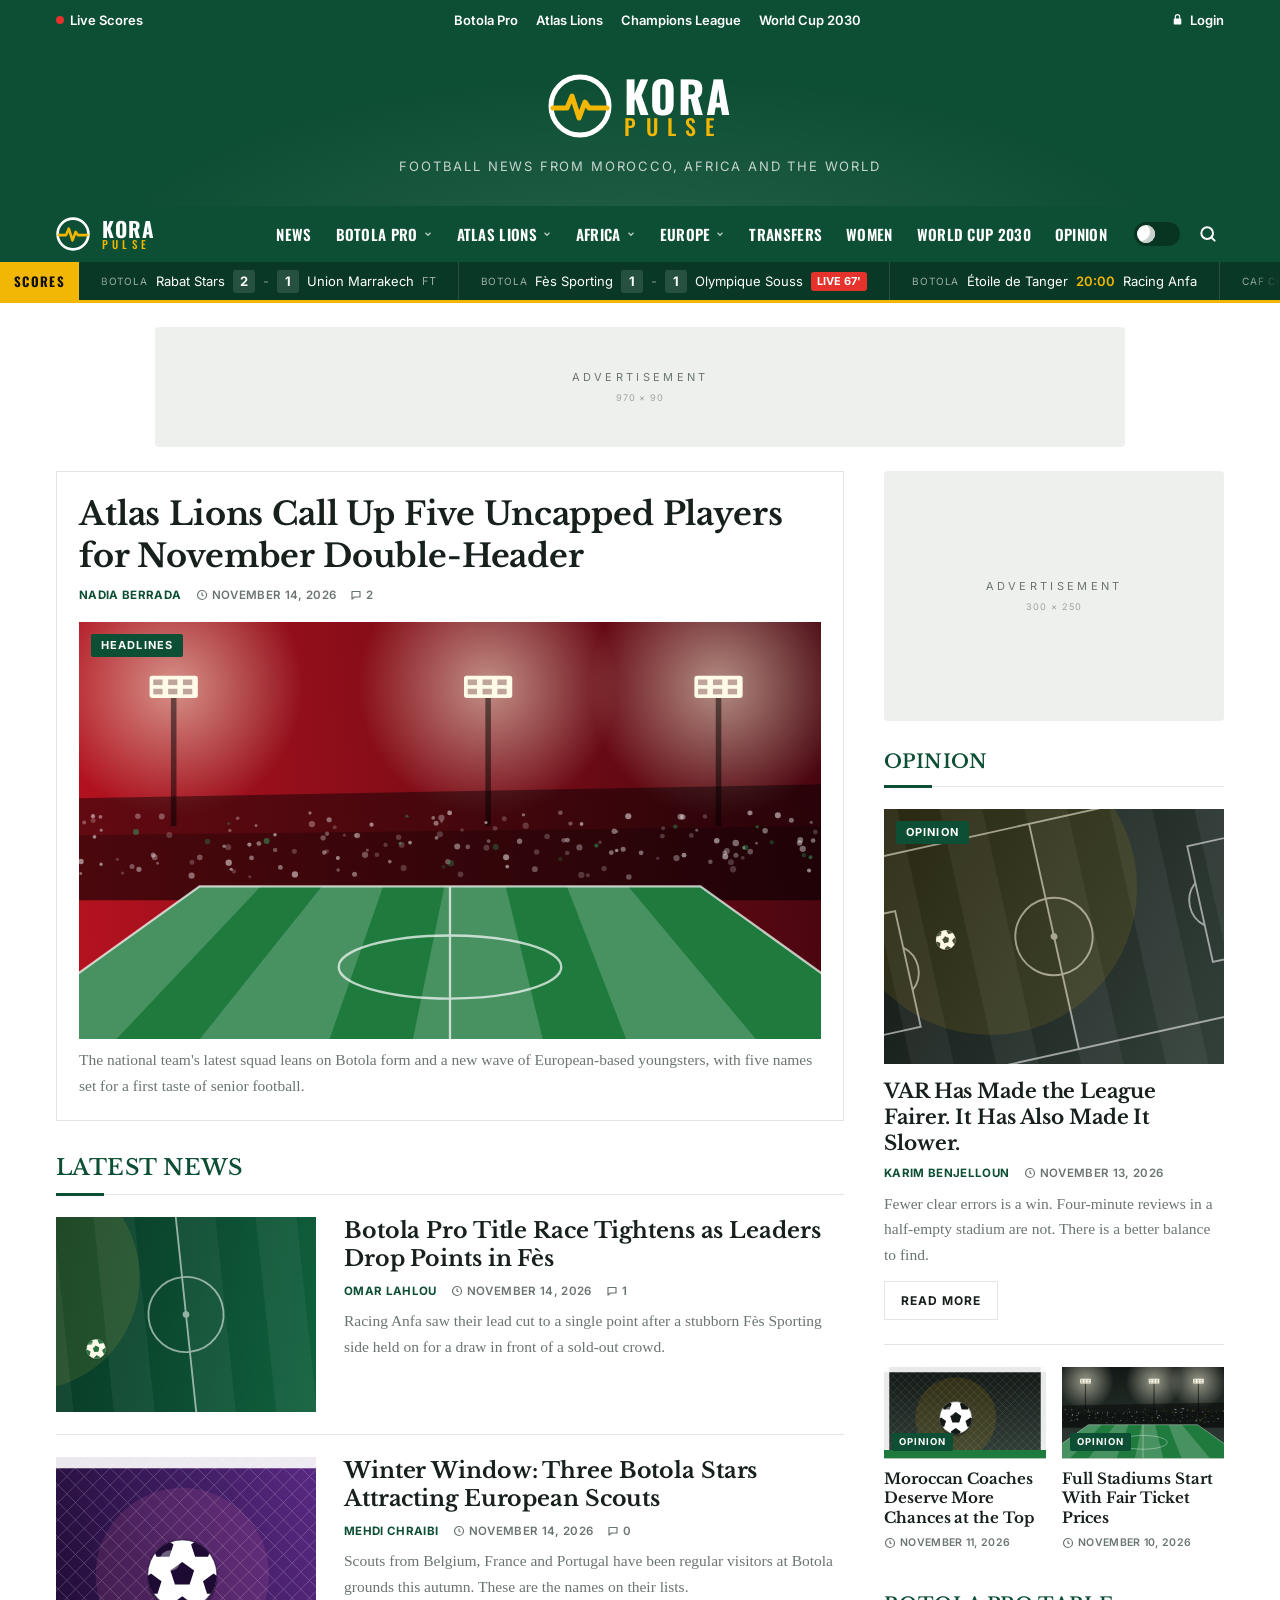
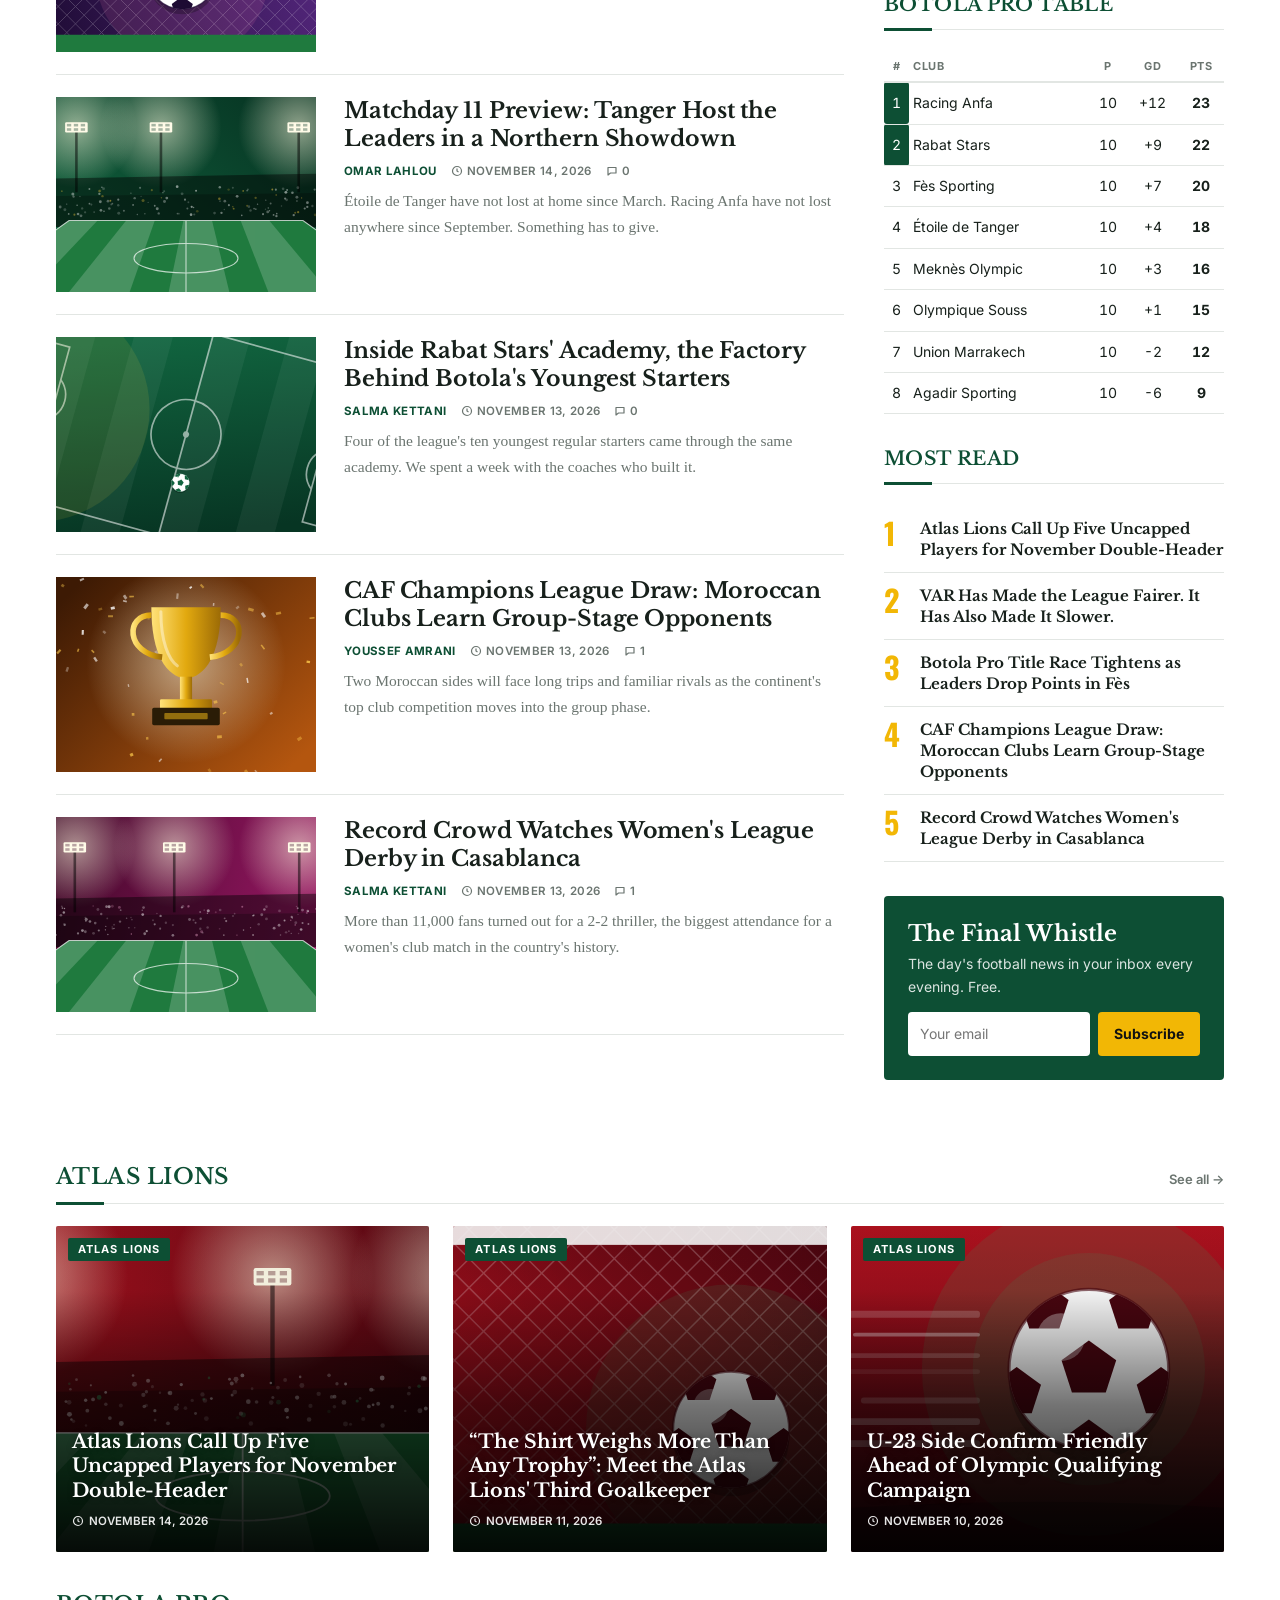
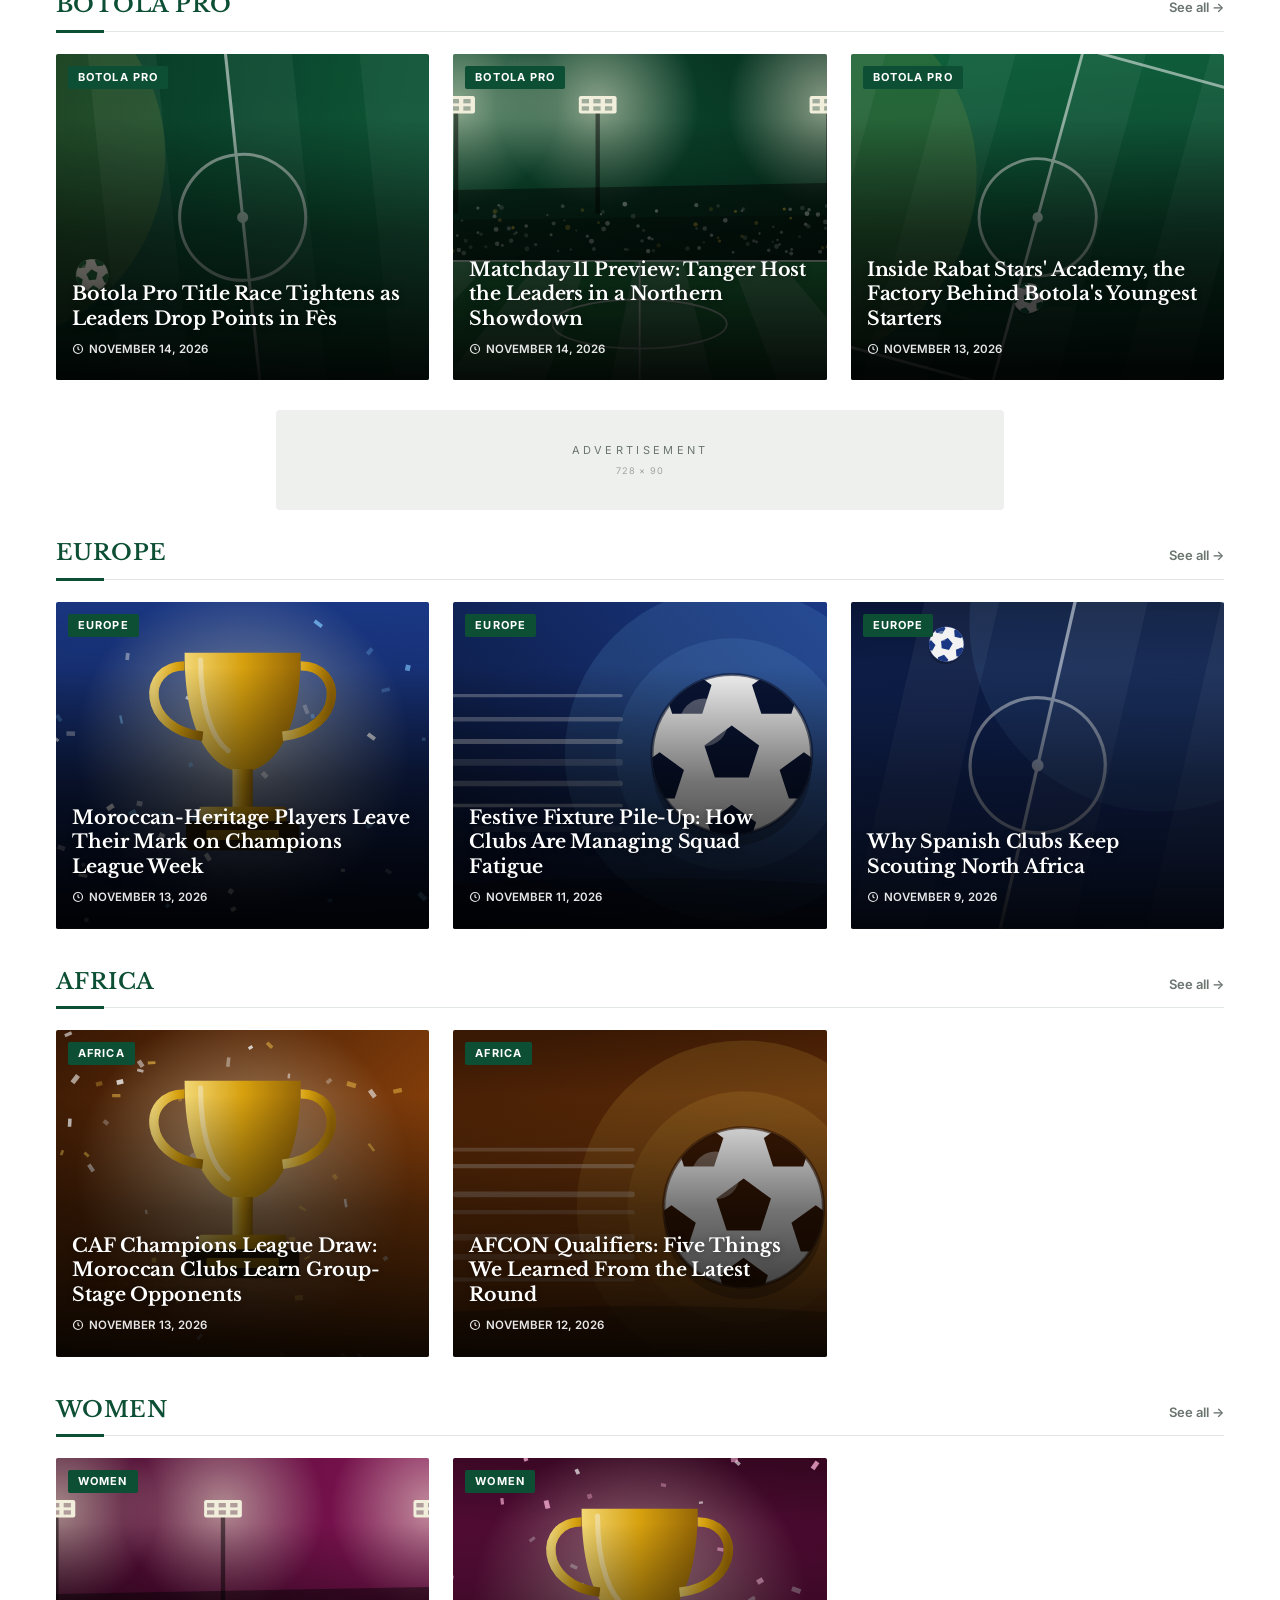
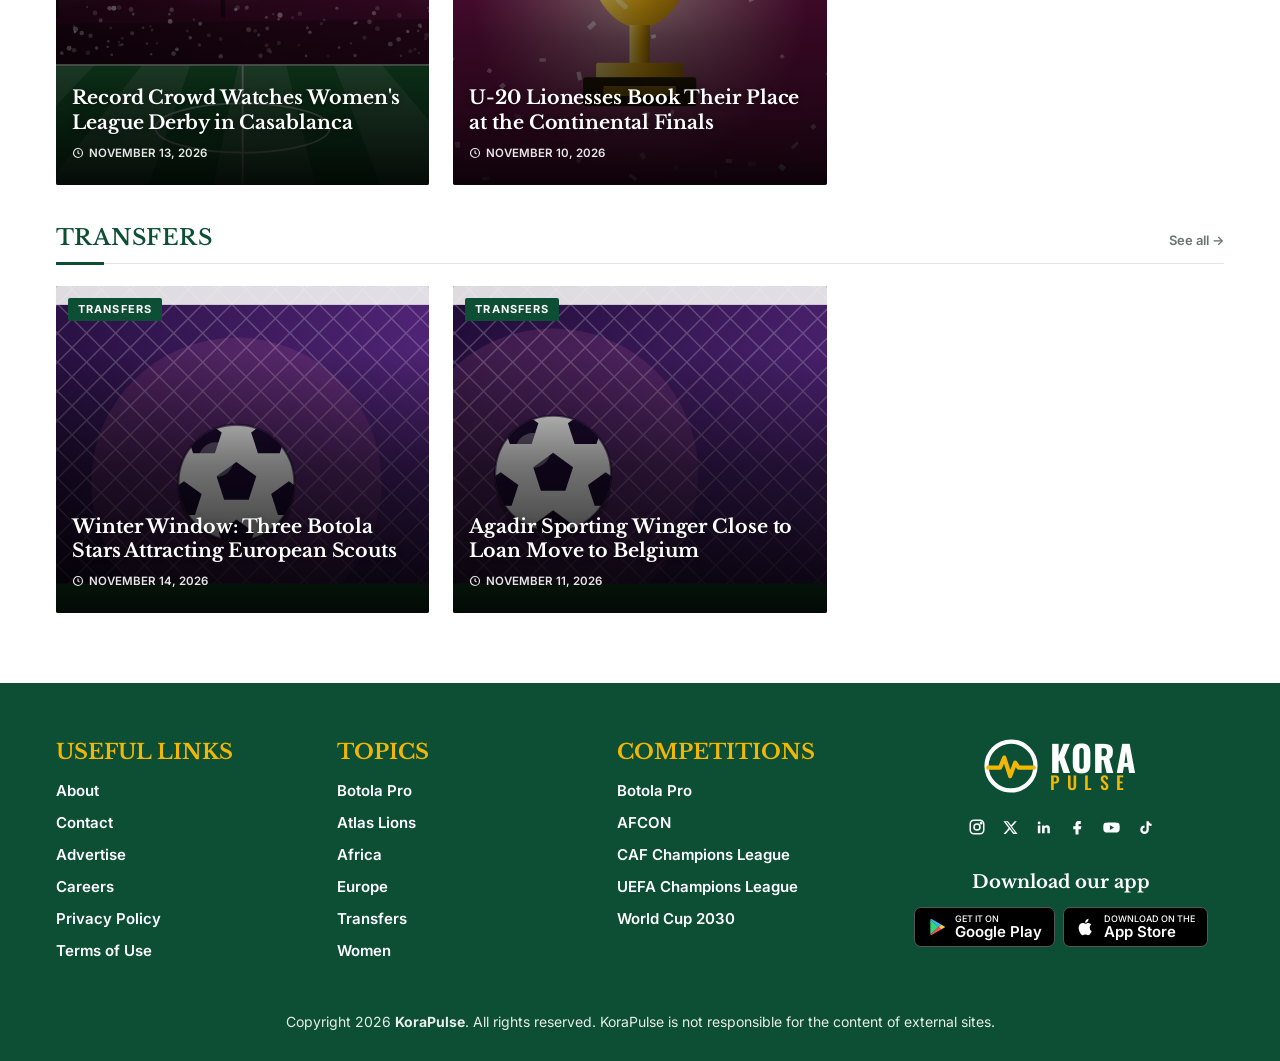
==== index.html @ ff96b31b "KoraPulse: football news website with a WordPress-style admin dashboard Co-Authored-By: Claude Opus " ====
<!doctype html>
<html lang="en">
<head>
<meta charset="utf-8">
<meta name="viewport" content="width=device-width, initial-scale=1">
<title>KoraPulse | Football News from Morocco, Africa and the World</title>
<meta name="description" content="KoraPulse: football news, results, transfers and analysis from the Botola Pro, the Atlas Lions, Africa and Europe.">
<meta name="theme-color" content="#0d4f34">
<link rel="icon" href="favicon.svg" type="image/svg+xml">
<link rel="preconnect" href="https://fonts.googleapis.com">
<link rel="preconnect" href="https://fonts.gstatic.com" crossorigin>
<link href="https://fonts.googleapis.com/css2?family=Inter:wght@400;500;600;700&family=Libre+Baskerville:wght@700&family=Oswald:wght@500;600;700&display=swap" rel="stylesheet">
<link rel="stylesheet" href="css/style.css">
<script>try{var t=localStorage.getItem("kp-theme");if(t)document.documentElement.dataset.theme=t}catch(e){}</script>
</head>
<body data-page="home">
<div id="site-header"></div>
<main id="main" tabindex="-1"></main>
<div id="site-footer"></div>
<noscript><p style="padding:2rem;text-align:center">Please enable JavaScript to read KoraPulse.</p></noscript>
<script src="js/data.js"></script>
<script src="js/store.js"></script>
<script src="js/art.js"></script>
<script src="js/app.js"></script>
</body>
</html>
---- css/style.css ----
/* KoraPulse — styles. Change the brand colours in :root. */
:root {
  --brand: #0d4f34;
  --brand-dark: #093826;
  --accent: #f2b705;
  --live: #e5322d;
  --bg: #ffffff;
  --surface: #ffffff;
  --soft: #f3f5f3;
  --text: #17201b;
  --muted: #6b7570;
  --line: #e2e6e3;
  --link: #0d4f34;
  --tag-bg: #0d4f34;
  --ad-bg: #eef0ee;
  --shadow: 0 1px 2px rgba(0,0,0,.05), 0 6px 20px rgba(0,0,0,.06);
  --serif: "Libre Baskerville", Georgia, serif;
  --cond: "Oswald", "Arial Narrow", sans-serif;
  --sans: "Inter", system-ui, -apple-system, "Segoe UI", sans-serif;
  color-scheme: light;
}
@media (prefers-color-scheme: dark) {
  :root:not([data-theme="light"]) {
    --bg: #0d1310; --surface: #131c17; --soft: #18221d; --text: #e7ece9; --muted: #9aa6a0;
    --line: #26322c; --link: #8ad9ae; --ad-bg: #18221d; --tag-bg: #11643f; color-scheme: dark;
    --shadow: 0 1px 2px rgba(0,0,0,.4);
  }
}
:root[data-theme="dark"] {
  --bg: #0d1310; --surface: #131c17; --soft: #18221d; --text: #e7ece9; --muted: #9aa6a0;
  --line: #26322c; --link: #8ad9ae; --ad-bg: #18221d; --tag-bg: #11643f; color-scheme: dark;
  --shadow: 0 1px 2px rgba(0,0,0,.4);
}

*, *::before, *::after { box-sizing: border-box; }
html { -webkit-text-size-adjust: 100%; }
body { margin: 0; background: var(--bg); color: var(--text); font: 16px/1.6 var(--sans); }
body.no-scroll { overflow: hidden; }
a { color: inherit; text-decoration: none; }
img { max-width: 100%; display: block; }
button { font: inherit; cursor: pointer; }
h1, h2, h3, h4 { margin: 0; }
.h-serif { font-family: var(--serif); font-weight: 700; line-height: 1.3; letter-spacing: -.005em; }
.h-serif a:hover { color: var(--link); }
.container { width: 100%; max-width: 1200px; margin: 0 auto; padding: 0 16px; }
.skip { position: absolute; left: -999px; top: 8px; background: var(--accent); color: #000; padding: 8px 14px; z-index: 100; }
.skip:focus { left: 8px; }
:focus-visible { outline: 3px solid var(--accent); outline-offset: 2px; }
main { outline: none; }
#site-header { display: contents; }

/* ---------- top bar ---------- */
.topbar { background: var(--brand); color: #fff; font-size: 13px; font-weight: 600; }
.topbar-in { display: flex; align-items: center; justify-content: space-between; gap: 16px; height: 40px; }
.tb-links { display: flex; gap: 18px; }
.tb-links a:hover, .tb-login:hover, .tb-live:hover { color: var(--accent); }
.tb-live, .tb-login { display: inline-flex; align-items: center; gap: 6px; }
.dot { width: 8px; height: 8px; border-radius: 50%; background: var(--live); box-shadow: 0 0 0 0 rgba(229,50,45,.7); animation: pulse 1.6s infinite; }
@keyframes pulse { 70% { box-shadow: 0 0 0 7px rgba(229,50,45,0); } 100% { box-shadow: 0 0 0 0 rgba(229,50,45,0); } }

/* ---------- masthead ---------- */
.masthead { background: var(--brand); color: #fff; text-align: center; padding: 34px 0 30px; background-image: radial-gradient(ellipse at 50% 140%, rgba(255,255,255,.10), transparent 60%); }
.tagline { margin: 10px 0 0; font-size: 13px; letter-spacing: .14em; text-transform: uppercase; opacity: .75; }
.logo { display: inline-flex; align-items: center; gap: 12px; color: #fff; }
.logo-mark { width: 64px; height: 64px; flex: none; }
.logo-text { display: flex; flex-direction: column; font-family: var(--cond); line-height: .95; text-align: left; }
.logo-text b { font-size: 44px; letter-spacing: .04em; font-weight: 700; }
.logo-text span { font-size: 22px; letter-spacing: .42em; font-weight: 500; color: var(--accent); }
.logo-sm { display: none; }
.logo-sm .logo-mark { width: 34px; height: 34px; }
.logo-sm .logo-text b { font-size: 21px; }
.logo-sm .logo-text span { font-size: 11px; letter-spacing: .38em; }

/* ---------- navbar ---------- */
.navbar { position: sticky; top: 0; z-index: 50; background: var(--brand); color: #fff; border-bottom: 3px solid var(--accent); }
.navbar-in { display: flex; align-items: center; justify-content: center; gap: 16px; height: 56px; position: relative; }
.navbar.is-stuck .logo-sm { display: inline-flex; margin-right: auto; }
.navbar.is-stuck .navbar-in { justify-content: space-between; }
.menu { list-style: none; display: flex; margin: 0; padding: 0; gap: 2px; }
.menu > li { position: relative; }
.menu > li > a { display: flex; align-items: center; gap: 5px; padding: 0 11px; height: 56px; font: 600 15px/1 var(--cond); text-transform: uppercase; letter-spacing: .02em; }
.menu > li > a svg { opacity: .7; transition: transform .2s; }
.menu > li:hover > a, .menu > li:focus-within > a { color: var(--accent); }
.sub { list-style: none; margin: 0; padding: 8px 0; position: absolute; top: 100%; left: 0; min-width: 210px; background: var(--surface); color: var(--text); border-top: 3px solid var(--accent); box-shadow: var(--shadow); opacity: 0; visibility: hidden; transform: translateY(6px); transition: .18s; }
.has-sub:hover .sub, .has-sub:focus-within .sub { opacity: 1; visibility: visible; transform: none; }
.has-sub:hover > a svg { transform: rotate(180deg); }
.sub a { display: block; padding: 9px 18px; font-size: 14px; font-weight: 500; }
.sub a:hover { background: var(--soft); color: var(--link); }
.nav-tools { display: flex; align-items: center; gap: 12px; }
.navbar:not(.is-stuck) .nav-tools { position: absolute; right: 16px; }
.icon-btn { background: none; border: 0; color: inherit; padding: 6px; display: inline-flex; border-radius: 6px; }
.icon-btn:hover { color: var(--accent); }
.menu-btn { display: none; }
.theme-toggle { width: 46px; height: 24px; border-radius: 99px; border: 0; background: rgba(0,0,0,.35); position: relative; padding: 0; }
.theme-toggle .knob { position: absolute; top: 3px; left: 3px; width: 18px; height: 18px; border-radius: 50%; background: #fff; transition: transform .25s; box-shadow: inset -5px -2px 0 0 #c9d1cc; }
.theme-toggle[aria-pressed="true"] .knob { transform: translateX(22px); box-shadow: inset -5px -2px 0 0 #8a9690; }

/* ---------- ticker ---------- */
.ticker { display: flex; align-items: stretch; background: var(--brand-dark); height: 38px; font-size: 13px; overflow: hidden; }
.ticker[hidden] { display: none; }
.ticker-label { flex: none; display: flex; align-items: center; padding: 0 14px; background: var(--accent); color: #111; font: 700 13px/1 var(--cond); letter-spacing: .1em; }
.ticker-track { flex: 1; overflow: hidden; mask-image: linear-gradient(90deg, transparent, #000 30px, #000 calc(100% - 30px), transparent); }
.ticker-row { display: flex; width: max-content; animation: ticker 60s linear infinite; height: 100%; }
.ticker:hover .ticker-row { animation-play-state: paused; }
@keyframes ticker { to { transform: translateX(-50%); } }
.match { display: flex; align-items: center; gap: 8px; padding: 0 22px; border-right: 1px solid rgba(255,255,255,.12); white-space: nowrap; }
.match .comp { font-size: 10px; text-transform: uppercase; letter-spacing: .08em; opacity: .6; }
.match b { background: rgba(255,255,255,.12); min-width: 22px; text-align: center; border-radius: 3px; padding: 1px 4px; }
.match i { opacity: .5; font-style: normal; }
.match .ko { color: var(--accent); font-weight: 600; }
.match .status { font-size: 11px; opacity: .6; }
.match.is-live .status { color: #fff; opacity: 1; background: var(--live); padding: 1px 6px; border-radius: 3px; font-weight: 700; }

/* ---------- search ---------- */
.search-overlay { position: fixed; inset: 0; z-index: 90; background: rgba(5,20,13,.82); display: flex; align-items: flex-start; justify-content: center; padding: 18vh 16px 0; opacity: 0; transition: opacity .2s; }
.search-overlay[hidden] { display: none; }
.search-overlay.show { opacity: 1; }
.search-box { display: flex; align-items: center; width: 100%; max-width: 720px; background: var(--surface); color: var(--text); border-radius: 10px; padding: 8px 8px 8px 20px; box-shadow: 0 20px 60px rgba(0,0,0,.4); }
.search-box input { flex: 1; border: 0; background: none; color: inherit; font: 500 20px var(--sans); padding: 12px 0; outline: none; min-width: 0; }

/* ---------- ads ---------- */
.ad { background: var(--ad-bg); color: var(--muted); display: flex; flex-direction: column; align-items: center; justify-content: center; text-transform: uppercase; letter-spacing: .3em; font-size: 11px; border-radius: 4px; }
.ad small { letter-spacing: .1em; opacity: .6; margin-top: 4px; }
.ad-leader { height: 120px; margin: 24px auto; max-width: 970px; }
.ad-banner { height: 100px; margin: 10px auto 30px; max-width: 728px; }
.ad-box { height: 250px; margin-bottom: 30px; }

/* ---------- layout ---------- */
.layout { display: grid; grid-template-columns: minmax(0, 1fr) 340px; gap: 40px; align-items: start; padding-bottom: 30px; }
.col-side { min-width: 0; }

.sec-title { display: flex; justify-content: space-between; align-items: baseline; font: 600 22px/1.2 var(--serif); color: var(--link); text-transform: uppercase; letter-spacing: .02em; padding-bottom: 12px; margin: 34px 0 22px; border-bottom: 1px solid var(--line); position: relative; }
.sec-title::after { content: ""; position: absolute; left: 0; bottom: -2px; width: 48px; height: 3px; background: var(--brand); }
:root[data-theme="dark"] .sec-title::after { background: var(--accent); }
.see-all { font: 600 13px var(--sans); text-transform: none; letter-spacing: 0; color: var(--muted); }
.see-all:hover { color: var(--link); }

.media { position: relative; width: 100%; aspect-ratio: 16 / 9; overflow: hidden; background: var(--soft); }
.media svg, .media img { position: absolute; inset: 0; width: 100%; height: 100%; object-fit: cover; transition: transform .5s ease; }
a:hover .media svg, a:hover .media img, .ov-card:hover .media svg { transform: scale(1.04); }

.tag { display: inline-block; background: var(--tag-bg); color: #fff; font: 700 11px/1 var(--sans); letter-spacing: .1em; text-transform: uppercase; padding: 6px 10px; border-radius: 2px; }
.tag-abs { position: absolute; top: 12px; left: 12px; z-index: 2; }

.meta { display: flex; flex-wrap: wrap; align-items: center; gap: 4px 14px; font-size: 11.5px; font-weight: 600; color: var(--muted); text-transform: uppercase; letter-spacing: .03em; margin: 8px 0; }
.meta span { display: inline-flex; align-items: center; gap: 4px; }
.meta .author { color: var(--link); font-weight: 700; }
.excerpt { color: var(--muted); font-family: Georgia, serif; font-size: 15.5px; margin: 8px 0 0; line-height: 1.65; }

/* featured */
.featured { border: 1px solid var(--line); padding: 22px; background: var(--surface); }
.featured h1 { font-size: clamp(24px, 3.2vw, 32px); }
.feat-media { display: block; position: relative; margin-top: 18px; }

/* row cards */
.row-card { display: grid; grid-template-columns: 260px 1fr; gap: 28px; padding: 22px 0; border-bottom: 1px solid var(--line); }
.row-card:first-child { padding-top: 0; }
.row-card h3 { font-size: 22px; }
.row-media { display: block; }
.row-media .media { aspect-ratio: 4 / 3; }

/* overlay grid */
.ov-grid { display: grid; grid-template-columns: repeat(3, 1fr); gap: 24px; }
.ov-card a { display: block; position: relative; color: #fff; border-radius: 2px; overflow: hidden; }
.ov-card .media { aspect-ratio: 4 / 3.5; }
.ov-card .media::after { content: ""; position: absolute; inset: 0; background: linear-gradient(180deg, rgba(0,0,0,.05) 20%, rgba(0,0,0,.55) 55%, rgba(0,0,0,.92)); }
.ov-text { position: absolute; left: 0; right: 0; bottom: 0; padding: 18px 16px; z-index: 2; }
.ov-text h3 { font-size: 19px; text-shadow: 0 1px 6px rgba(0,0,0,.4); }
.ov-date { display: inline-flex; gap: 5px; align-items: center; font-size: 11.5px; font-weight: 600; margin-top: 8px; opacity: .9; }
.cat-sec .sec-title { margin-top: 20px; }
.cat-sec { padding-bottom: 20px; }

/* sidebar */
.side-sec { margin-bottom: 34px; }
.side-sec .sec-title { margin-top: 0; font-size: 19px; }
.op-media { display: block; position: relative; margin-bottom: 14px; }
.op-media .media { aspect-ratio: 4 / 3; }
.op-lead h3 { font-size: 20px; }
.btn-outline { display: inline-block; margin-top: 14px; border: 1px solid var(--line); padding: 9px 16px; font-size: 12px; font-weight: 700; letter-spacing: .08em; text-transform: uppercase; }
.btn-outline:hover { border-color: var(--link); color: var(--link); }
.two-col { display: grid; grid-template-columns: 1fr 1fr; gap: 16px; margin-top: 24px; padding-top: 22px; border-top: 1px solid var(--line); }
.sm-media { display: block; position: relative; margin-bottom: 10px; }
.sm-media .tag-abs { top: auto; bottom: 8px; left: 8px; font-size: 9.5px; padding: 4px 7px; }
.sm-card h4 { font-size: 15px; }
.sm-card .meta { font-size: 10.5px; }

.table { width: 100%; border-collapse: collapse; font-size: 14px; }
.table th { font-size: 11px; text-transform: uppercase; letter-spacing: .06em; color: var(--muted); font-weight: 700; padding: 6px 4px; text-align: center; border-bottom: 2px solid var(--line); }
.table td { padding: 9px 4px; text-align: center; border-bottom: 1px solid var(--line); font-variant-numeric: tabular-nums; }
.table .l { text-align: left; }
.table tr.top td:first-child { color: #fff; }
.table tr.top td:first-child { background: var(--brand); border-radius: 3px; }

.popular { list-style: none; margin: 0; padding: 0; counter-reset: p; }
.popular li { display: flex; gap: 14px; align-items: flex-start; padding: 12px 0; border-bottom: 1px solid var(--line); font: 700 15px/1.4 var(--serif); }
.popular li a:hover { color: var(--link); }
.popular .num { font: 700 30px/1 var(--cond); color: var(--accent); min-width: 22px; }

.newsletter { background: var(--brand); color: #fff; padding: 24px; border-radius: 4px; }
.newsletter h2 { font: 700 22px var(--serif); }
.newsletter p { margin: 6px 0 14px; opacity: .85; font-size: 14px; }
.nl-form { display: flex; gap: 8px; }
.nl-form input { flex: 1; min-width: 0; border: 0; border-radius: 4px; padding: 11px 12px; font: inherit; font-size: 14px; }
.nl-form button, .btn { border: 0; background: var(--accent); color: #111; font-weight: 700; padding: 11px 16px; border-radius: 4px; font-size: 14px; }
.btn:hover, .nl-form button:hover { filter: brightness(1.07); }

/* ---------- article page ---------- */
.crumbs { font-size: 13px; color: var(--muted); margin-bottom: 16px; }
.crumbs a:hover { color: var(--link); }
.article-title { font-size: clamp(28px, 4vw, 40px); margin: 14px 0 12px; }
.standfirst { font: 400 19px/1.55 Georgia, serif; color: var(--muted); margin: 0 0 20px; }
.article-meta { display: flex; align-items: center; gap: 12px; padding: 14px 0; border-top: 1px solid var(--line); border-bottom: 1px solid var(--line); }
.article-meta .meta { margin: 2px 0 0; }
.article-meta .author { font-weight: 700; font-size: 14px; }
.avatar { width: 42px; height: 42px; border-radius: 50%; background: var(--brand); color: #fff; display: grid; place-items: center; font: 600 15px var(--cond); flex: none; }
.read { margin-left: auto; font-size: 12px; font-weight: 600; color: var(--muted); white-space: nowrap; }
.article-media { margin: 24px 0; }
.article-media figcaption { font-size: 12px; color: var(--muted); margin-top: 8px; }
.article-body { font: 400 18.5px/1.8 Georgia, serif; }
.article-body p { margin: 0 0 1.2em; }
.article-body p:first-child::first-letter { float: left; font: 700 62px/.9 var(--serif); padding: 6px 10px 0 0; color: var(--link); }
.tag-list { display: flex; gap: 8px; flex-wrap: wrap; margin: 24px 0; }
.tag-list a { background: var(--soft); padding: 6px 12px; border-radius: 99px; font-size: 13px; font-weight: 600; }
.tag-list a:hover { color: var(--link); }
.share { display: flex; align-items: center; gap: 10px; padding: 18px 0; border-top: 1px solid var(--line); border-bottom: 1px solid var(--line); }
.share span { font-weight: 700; font-size: 13px; text-transform: uppercase; letter-spacing: .08em; margin-right: 6px; }
.share a, .share button { width: 40px; height: 40px; border-radius: 50%; display: grid; place-items: center; color: #fff; border: 0; }
.sh-fb { background: #1877f2; } .sh-x { background: #111; } .sh-wa { background: #25d366; }
.sh-copy { background: var(--muted); }
.sh-copy.done { background: var(--brand); }
.comments-box textarea { width: 100%; border: 1px solid var(--line); background: var(--surface); color: var(--text); border-radius: 4px; padding: 12px; font: inherit; resize: vertical; }
.comment-form .btn { margin-top: 10px; }
.comment-form h3 { font: 700 18px var(--serif); margin: 0 0 12px; }
.cf-row { display: flex; gap: 10px; margin-top: 10px; }
.cf-row input { flex: 1; min-width: 0; border: 1px solid var(--line); background: var(--surface); color: var(--text); border-radius: 4px; padding: 10px 12px; font: inherit; }
.cf-ok { background: var(--soft); padding: 14px; border-left: 4px solid var(--brand); }
.comment-list { list-style: none; margin: 0 0 30px; padding: 0; }
.comment-list li { display: flex; gap: 14px; padding: 16px 0; border-bottom: 1px solid var(--line); }
.comment-list .avatar { width: 38px; height: 38px; text-transform: uppercase; }
.comment-list time { margin-left: 10px; font-size: 12px; color: var(--muted); }
.comment-list p { margin: 4px 0 0; }
.staff { background: var(--accent); color: #111; font-size: 10px; font-weight: 700; padding: 2px 6px; border-radius: 3px; text-transform: uppercase; }
.article-body h2 { font: 700 24px/1.3 var(--serif); margin: 1.4em 0 .6em; }
.article-body blockquote { margin: 1.4em 0; padding: 4px 0 4px 22px; border-left: 4px solid var(--accent); font-style: italic; font-size: 1.15em; }
.article-body figure { margin: 1.6em 0; }
.article-body figcaption { font: 13px var(--sans); color: var(--muted); margin-top: 8px; }
.article-body a { color: var(--link); text-decoration: underline; }
.preview-note { background: #fff4d6; color: #5c4400; border-left: 4px solid var(--accent); padding: 10px 14px; font-size: 14px; }
@media (max-width: 700px) { .cf-row { flex-direction: column; } }

/* ---------- category page ---------- */
.cat-head { padding-bottom: 18px; margin-bottom: 26px; border-bottom: 1px solid var(--line); }
.cat-head h1 { font-size: clamp(28px, 4vw, 38px); }
.count { color: var(--muted); margin: 6px 0 0; font-size: 14px; }
.chips { display: flex; flex-wrap: wrap; gap: 8px; margin-top: 16px; }
.chips a { border: 1px solid var(--line); padding: 6px 14px; border-radius: 99px; font-size: 13px; font-weight: 600; }
.chips a.on, .chips a:hover { background: var(--brand); border-color: var(--brand); color: #fff; }
.inline-search { display: flex; gap: 8px; margin-bottom: 24px; }
.inline-search input { flex: 1; min-width: 0; padding: 11px 14px; border: 1px solid var(--line); border-radius: 4px; background: var(--surface); color: var(--text); font: inherit; }
.btn-wide { display: block; width: 100%; margin-top: 24px; }
.empty { color: var(--muted); }
.empty a { color: var(--link); text-decoration: underline; }

/* ---------- footer ---------- */
.footer { background: var(--brand); color: #fff; margin-top: 50px; padding: 56px 0 0; }
.footer-grid { display: grid; grid-template-columns: repeat(3, 1fr) 1.3fr; gap: 30px; }
.footer h3 { font: 700 21px var(--serif); color: var(--accent); text-transform: uppercase; margin-bottom: 14px; }
.footer ul { list-style: none; margin: 0; padding: 0; }
.footer li { margin: 0 0 8px; font-weight: 600; font-size: 15px; }
.footer li a:hover { color: var(--accent); }
.footer-brand { text-align: center; }
.logo-footer .logo-mark { width: 54px; height: 54px; }
.logo-footer .logo-text b { font-size: 36px; }
.logo-footer .logo-text span { font-size: 18px; }
.socials { display: flex; justify-content: center; gap: 16px; margin: 18px 0 26px; }
.socials a:hover { color: var(--accent); }
.app-title { font: 700 18px var(--serif); margin: 0 0 14px; }
.stores { display: flex; justify-content: center; gap: 8px; flex-wrap: wrap; }
.store { display: inline-flex; align-items: center; gap: 8px; background: #000; color: #fff; border: 1px solid #555; border-radius: 7px; padding: 6px 12px; text-align: left; }
.store span { display: flex; flex-direction: column; font-weight: 600; font-size: 15px; line-height: 1.1; }
.store small { font-size: 9px; font-weight: 500; text-transform: uppercase; }
.copyright { text-align: center; font-size: 14px; padding: 40px 16px 28px; opacity: .9; }
.copyright p { margin: 0; }

.to-top { position: fixed; right: 22px; bottom: 22px; width: 46px; height: 46px; border: 1px solid var(--line); background: var(--surface); color: var(--muted); display: grid; place-items: center; opacity: 0; visibility: hidden; transform: translateY(10px); transition: .25s; z-index: 40; box-shadow: var(--shadow); }
.to-top.show { opacity: 1; visibility: visible; transform: none; }
.to-top:hover { color: var(--link); }

/* ---------- responsive ---------- */
@media (max-width: 1100px) {
  .menu > li > a { padding: 0 8px; font-size: 14px; }
}
@media (max-width: 960px) {
  .layout { grid-template-columns: 1fr; }
  .col-side { position: static; }
  .tb-links { display: none; }
  .masthead { padding: 22px 0; }
  .navbar-in, .navbar.is-stuck .navbar-in { justify-content: space-between; }
  .logo-sm, .navbar.is-stuck .logo-sm { display: inline-flex; margin: 0 auto 0 0; }
  .navbar:not(.is-stuck) .nav-tools { position: static; }
  .menu-btn { display: inline-flex; }
  .menu { display: none; position: fixed; top: 97px; left: 0; right: 0; bottom: 0; flex-direction: column; background: var(--brand); padding: 10px 16px 40px; overflow-y: auto; gap: 0; }
  .menu.open { display: flex; }
  .menu > li { border-bottom: 1px solid rgba(255,255,255,.12); }
  .menu > li > a { height: 52px; justify-content: space-between; font-size: 17px; }
  .sub { position: static; opacity: 1; visibility: visible; transform: none; display: none; background: transparent; color: #fff; box-shadow: none; border: 0; padding: 0 0 10px 12px; }
  .has-sub.expanded .sub { display: block; }
  .has-sub:hover .sub { display: none; }
  .has-sub.expanded:hover .sub { display: block; }
  .has-sub.expanded > a svg { transform: rotate(180deg); }
  .sub a:hover { background: rgba(255,255,255,.08); color: var(--accent); }
  .footer-grid { grid-template-columns: 1fr 1fr 1fr; }
  .footer-brand { grid-column: 1 / -1; }
}
@media (max-width: 700px) {
  .logo-lg .logo-mark { width: 48px; height: 48px; }
  .logo-lg .logo-text b { font-size: 34px; }
  .logo-lg .logo-text span { font-size: 17px; }
  .tagline { font-size: 11px; }
  .ad-leader { height: 90px; margin: 16px auto; }
  .featured { padding: 0; border: 0; }
  .row-card { grid-template-columns: 120px 1fr; gap: 14px; padding: 16px 0; }
  .row-card h3 { font-size: 16px; }
  .row-card .excerpt { display: none; }
  .row-media .media { aspect-ratio: 1; }
  .ov-grid { grid-template-columns: 1fr; gap: 16px; }
  .ov-card .media { aspect-ratio: 16 / 10; }
  .footer-grid { grid-template-columns: 1fr 1fr; }
  .article-body { font-size: 17px; }
  .read { display: none; }
  .to-top { right: 14px; bottom: 14px; }
}
@media (prefers-reduced-motion: reduce) {
  *, *::before, *::after { animation: none !important; transition: none !important; }
  .ticker-track { overflow-x: auto; }
}
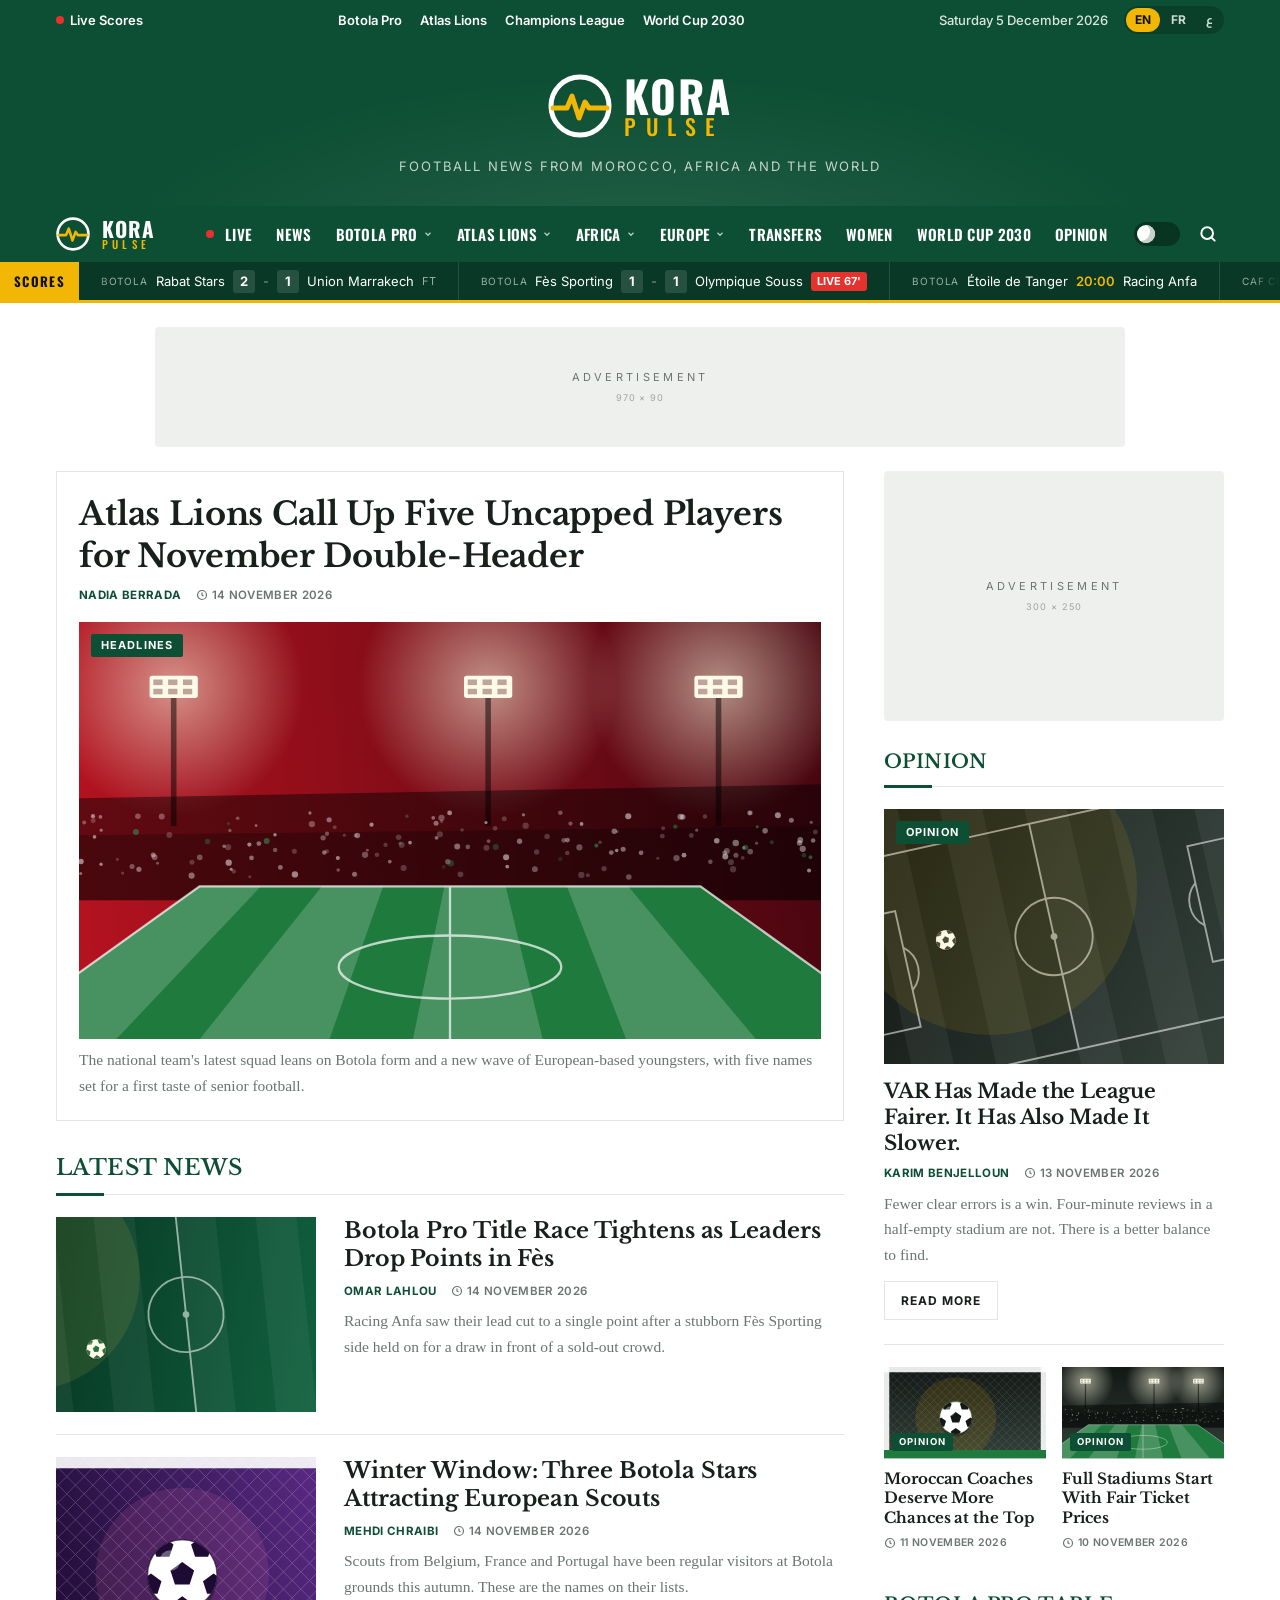
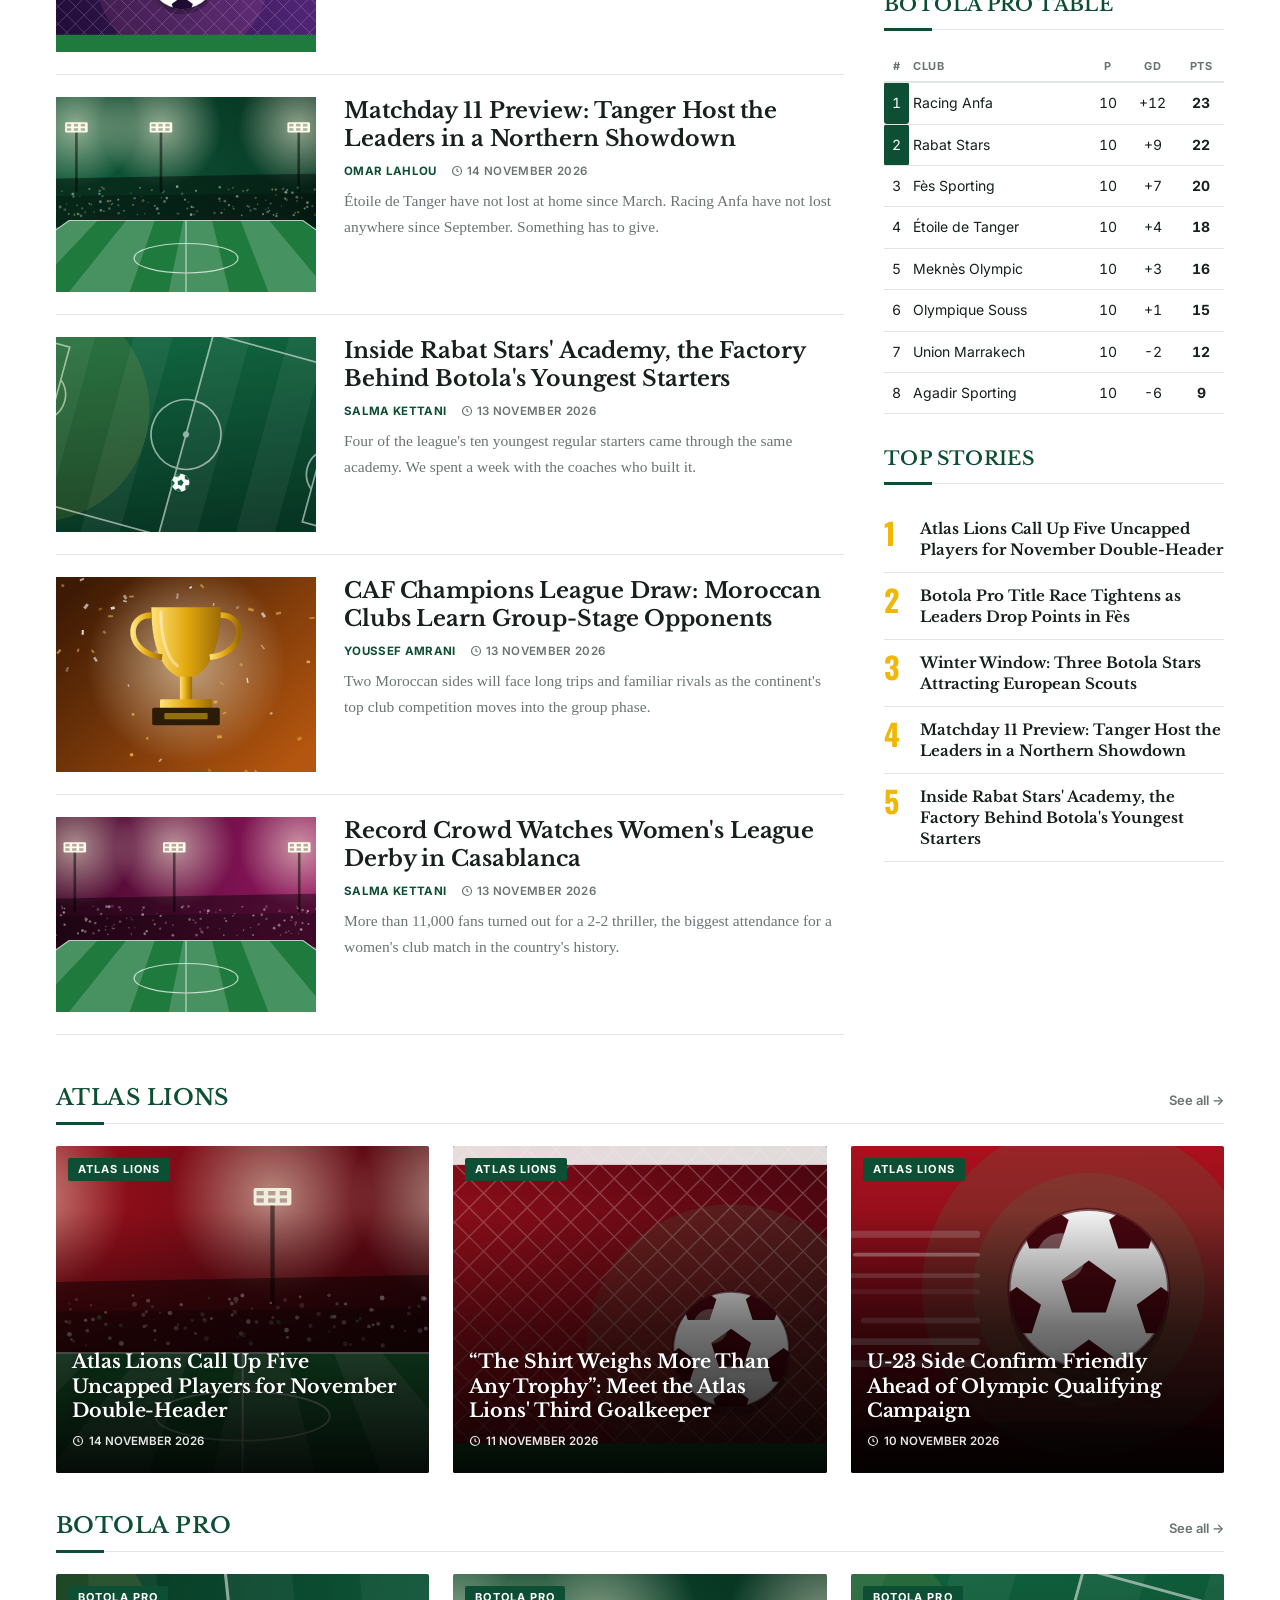
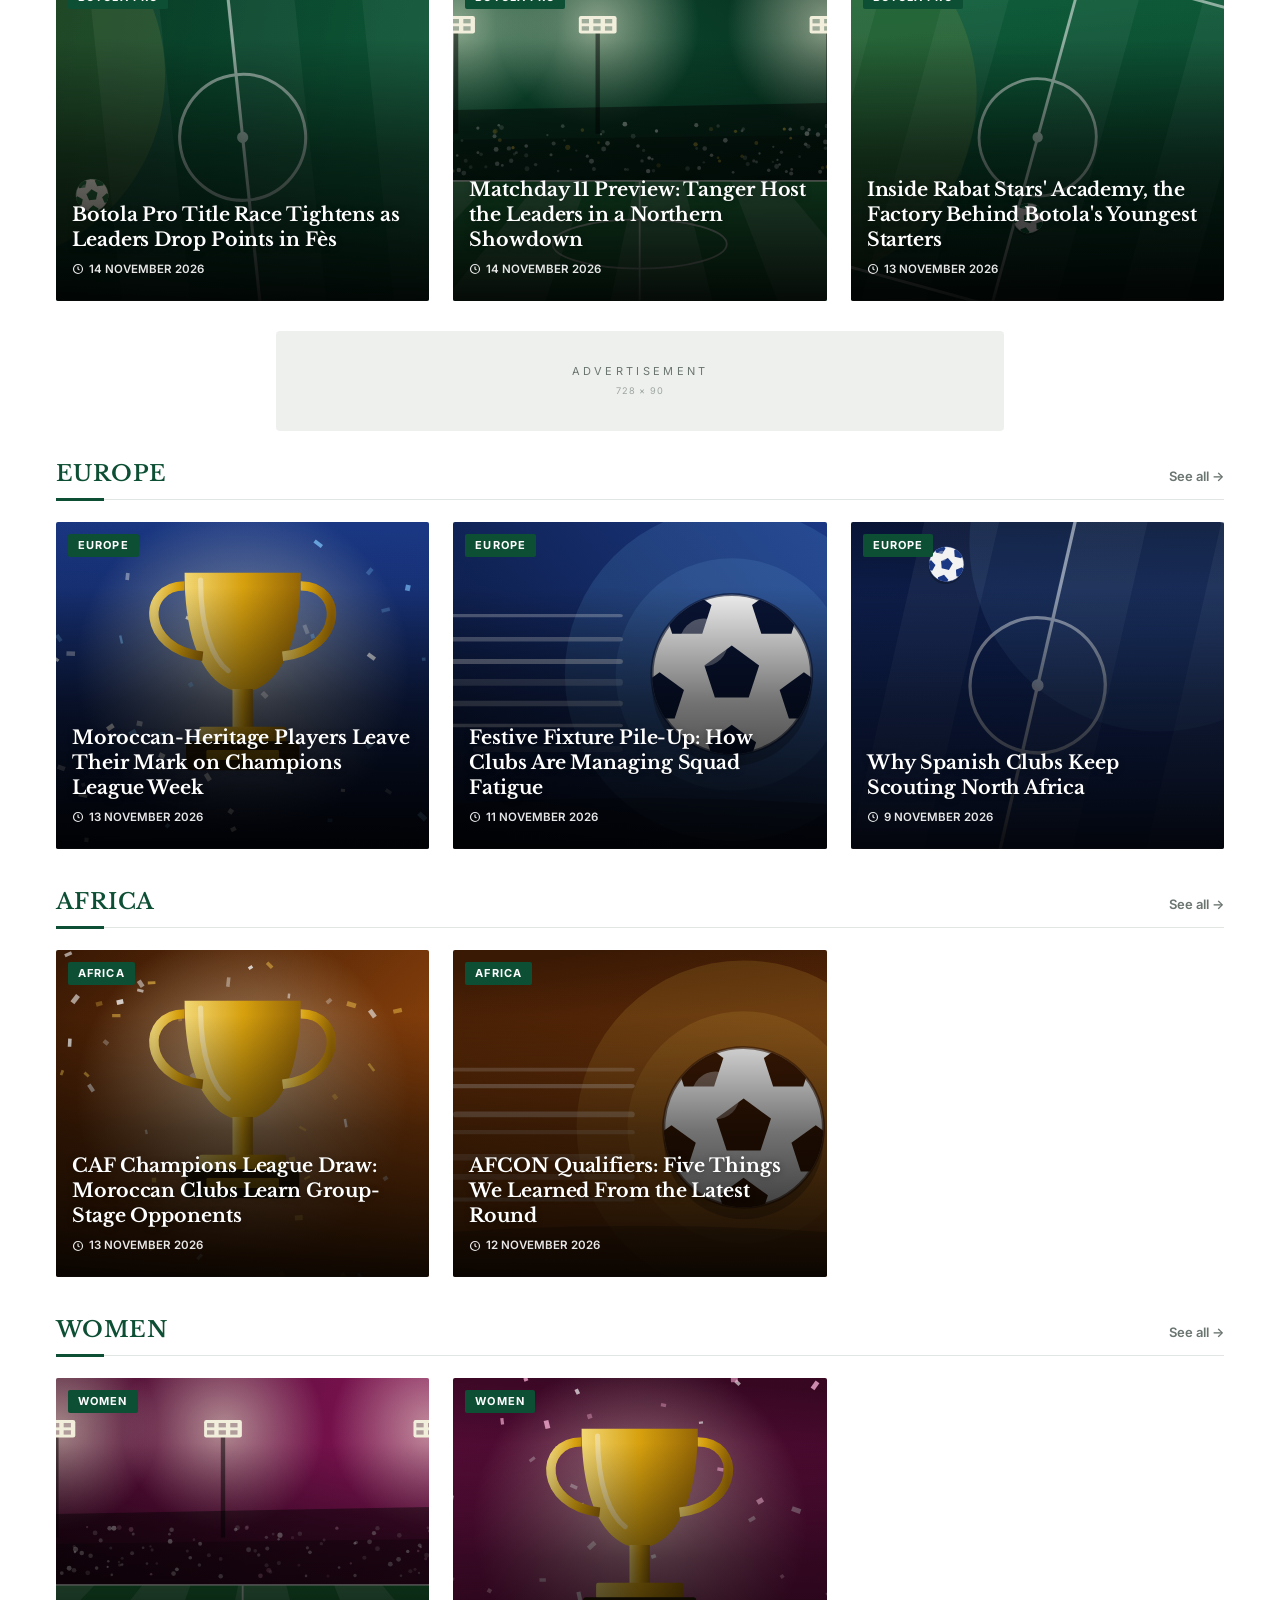
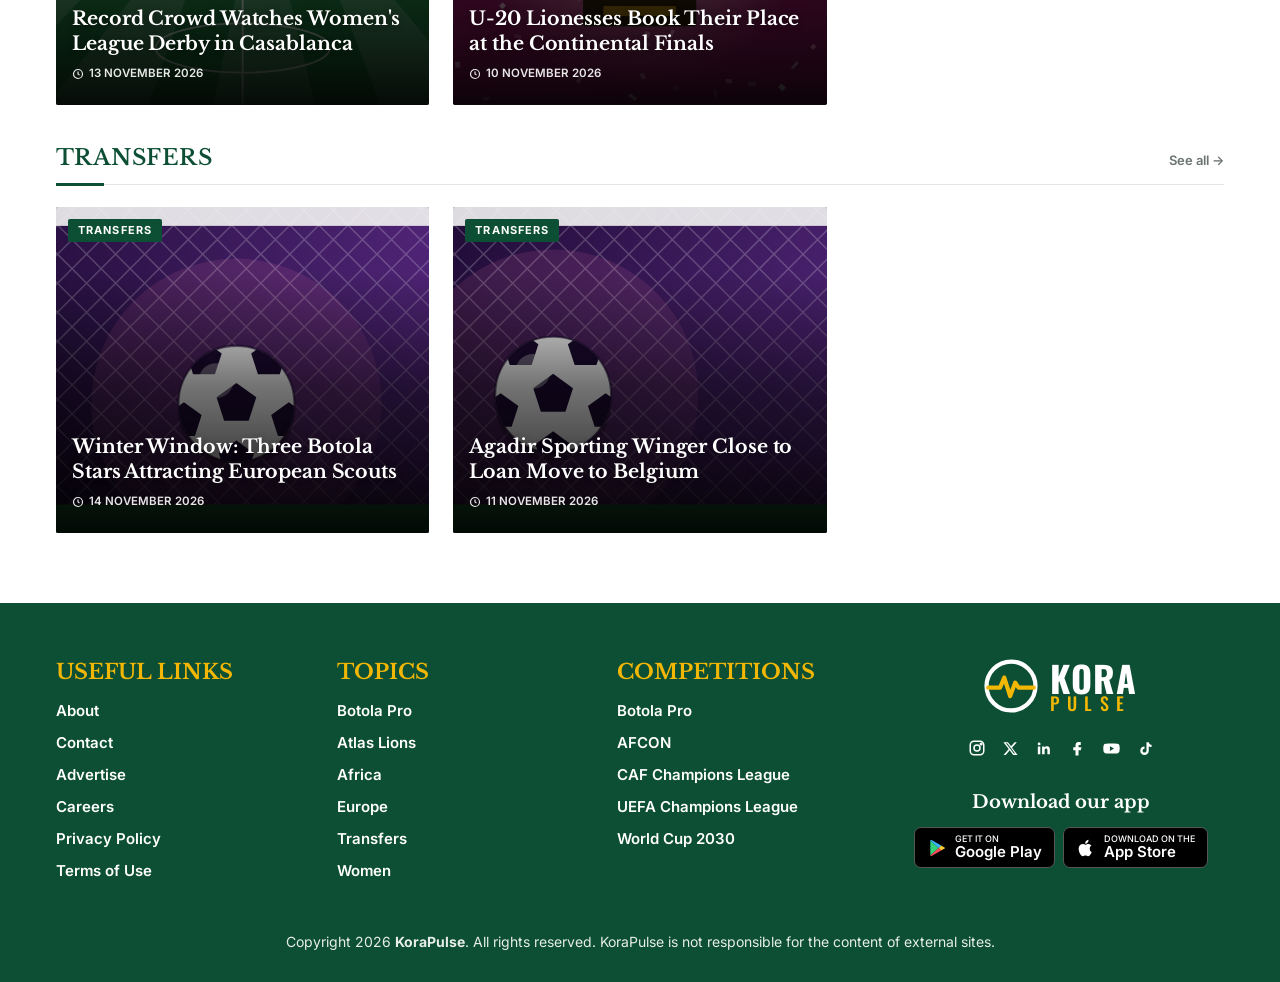
==== commit d9f06ba8: "Add French and Arabic to the site and the admin dashboard - Public site: EN / FR / AR switch, browse" ====
--- a/index.html
+++ b/index.html
@@ -9,7 +9,7 @@
 <link rel="icon" href="favicon.svg" type="image/svg+xml">
 <link rel="preconnect" href="https://fonts.googleapis.com">
 <link rel="preconnect" href="https://fonts.gstatic.com" crossorigin>
-<link href="https://fonts.googleapis.com/css2?family=Inter:wght@400;500;600;700&family=Libre+Baskerville:wght@700&family=Oswald:wght@500;600;700&display=swap" rel="stylesheet">
+<link href="https://fonts.googleapis.com/css2?family=Inter:wght@400;500;600;700&family=Libre+Baskerville:wght@700&family=Oswald:wght@500;600;700&family=Cairo:wght@400;600;700&family=Noto+Naskh+Arabic:wght@400;700&display=swap" rel="stylesheet">
 <link rel="stylesheet" href="css/style.css">
 <script>try{var t=localStorage.getItem("kp-theme");if(t)document.documentElement.dataset.theme=t}catch(e){}</script>
 </head>
@@ -18,6 +18,7 @@
 <main id="main" tabindex="-1"></main>
 <div id="site-footer"></div>
 <noscript><p style="padding:2rem;text-align:center">Please enable JavaScript to read KoraPulse.</p></noscript>
+<script src="js/i18n.js"></script>
 <script src="js/data.js"></script>
 <script src="js/store.js"></script>
 <script src="js/art.js"></script>
--- a/css/style.css
+++ b/css/style.css
@@ -43,8 +43,8 @@
 .h-serif { font-family: var(--serif); font-weight: 700; line-height: 1.3; letter-spacing: -.005em; }
 .h-serif a:hover { color: var(--link); }
 .container { width: 100%; max-width: 1200px; margin: 0 auto; padding: 0 16px; }
-.skip { position: absolute; left: -999px; top: 8px; background: var(--accent); color: #000; padding: 8px 14px; z-index: 100; }
-.skip:focus { left: 8px; }
+.skip { position: absolute; inset-inline-start: 8px; top: 8px; transform: translateY(-300%); background: var(--accent); color: #000; padding: 8px 14px; z-index: 100; }
+.skip:focus { transform: none; }
 :focus-visible { outline: 3px solid var(--accent); outline-offset: 2px; }
 main { outline: none; }
 #site-header { display: contents; }
@@ -103,7 +103,7 @@
 .ticker-row { display: flex; width: max-content; animation: ticker 60s linear infinite; height: 100%; }
 .ticker:hover .ticker-row { animation-play-state: paused; }
 @keyframes ticker { to { transform: translateX(-50%); } }
-.match { display: flex; align-items: center; gap: 8px; padding: 0 22px; border-right: 1px solid rgba(255,255,255,.12); white-space: nowrap; }
+.match { color: inherit; display: flex; align-items: center; gap: 8px; padding: 0 22px; border-right: 1px solid rgba(255,255,255,.12); white-space: nowrap; }
 .match .comp { font-size: 10px; text-transform: uppercase; letter-spacing: .08em; opacity: .6; }
 .match b { background: rgba(255,255,255,.12); min-width: 22px; text-align: center; border-radius: 3px; padding: 1px 4px; }
 .match i { opacity: .5; font-style: normal; }
@@ -224,9 +224,19 @@
 .tag-list a:hover { color: var(--link); }
 .share { display: flex; align-items: center; gap: 10px; padding: 18px 0; border-top: 1px solid var(--line); border-bottom: 1px solid var(--line); }
 .share span { font-weight: 700; font-size: 13px; text-transform: uppercase; letter-spacing: .08em; margin-right: 6px; }
-.share a, .share button { width: 40px; height: 40px; border-radius: 50%; display: grid; place-items: center; color: #fff; border: 0; }
+.share a, .share button { cursor: pointer; width: 40px; height: 40px; border-radius: 50%; display: grid; place-items: center; color: #fff; border: 0; }
 .sh-fb { background: #1877f2; } .sh-x { background: #111; } .sh-wa { background: #25d366; }
+.sh-ig { background: radial-gradient(circle at 30% 107%, #fdf497 0%, #fd5949 45%, #d6249f 60%, #285aeb 90%); }
 .sh-copy { background: var(--muted); }
+.share-top { border: 0; padding: 14px 0 0; }
+.share-top span { display: none; }
+.share-top a, .share-top button { width: 36px; height: 36px; }
+.follow { display: flex; gap: 10px; flex-wrap: wrap; }
+.follow a { width: 42px; height: 42px; border-radius: 50%; background: rgba(255,255,255,.14); display: grid; place-items: center; }
+.follow a:hover { background: var(--accent); color: #111; }
+.tb-date { opacity: .85; font-weight: 500; }
+.toast { position: fixed; left: 50%; bottom: 24px; transform: translate(-50%, 20px); background: #111; color: #fff; padding: 12px 18px; border-radius: 6px; font-size: 14px; opacity: 0; transition: .25s; z-index: 95; max-width: calc(100% - 32px); text-align: center; pointer-events: none; }
+.toast.show { opacity: 1; transform: translate(-50%, 0); }
 .sh-copy.done { background: var(--brand); }
 .comments-box textarea { width: 100%; border: 1px solid var(--line); background: var(--surface); color: var(--text); border-radius: 4px; padding: 12px; font: inherit; resize: vertical; }
 .comment-form .btn { margin-top: 10px; }
@@ -334,3 +344,109 @@
   *, *::before, *::after { animation: none !important; transition: none !important; }
   .ticker-track { overflow-x: auto; }
 }
+
+/* ---------- live link in the menu ---------- */
+.nav-live { color: #fff; }
+.nav-live .dot { margin-right: 6px; }
+.menu > li > a.nav-live.current { color: var(--accent); }
+a.ticker-label { text-decoration: none; }
+
+/* ---------- live scores page ---------- */
+.ms { padding-top: 26px; padding-bottom: 20px; max-width: 980px; }
+.ms-head h1 { font-size: clamp(30px, 4vw, 40px); }
+.ms-sub { color: var(--muted); margin: 6px 0 18px; }
+.ms-dates { display: flex; align-items: center; gap: 8px; margin-bottom: 14px; }
+.ms-daylist { display: flex; gap: 6px; flex: 1; overflow-x: auto; scrollbar-width: none; }
+.ms-daylist button, .ms-arrow { border: 1px solid var(--line); background: var(--surface); color: var(--text); border-radius: 99px; padding: 8px 14px; font-weight: 600; font-size: 14px; white-space: nowrap; }
+.ms-daylist button.on { background: var(--brand); border-color: var(--brand); color: #fff; }
+.ms-arrow { padding: 6px 12px; font-size: 18px; line-height: 1; }
+.ms-pick input { border: 1px solid var(--line); background: var(--surface); color: var(--text); border-radius: 8px; padding: 7px 8px; font: inherit; font-size: 14px; }
+.ms-bar { display: flex; flex-wrap: wrap; gap: 12px; align-items: center; justify-content: space-between; padding: 12px 0; border-top: 1px solid var(--line); border-bottom: 1px solid var(--line); margin-bottom: 18px; position: sticky; top: 97px; background: var(--bg); z-index: 5; }
+.ms-tabs { display: flex; gap: 6px; flex-wrap: wrap; }
+.ms-tabs button { border: 0; background: var(--soft); color: var(--text); border-radius: 6px; padding: 8px 12px; font-weight: 600; font-size: 14px; display: inline-flex; align-items: center; gap: 6px; }
+.ms-tabs button .n { background: rgba(0,0,0,.08); border-radius: 99px; padding: 0 7px; font-size: 12px; }
+.ms-tabs button.on { background: var(--brand); color: #fff; }
+.ms-tabs button.on .n { background: rgba(255,255,255,.2); }
+.ms-tabs .tab-live .dot { width: 7px; height: 7px; }
+.ms-filters { display: flex; gap: 8px; flex-wrap: wrap; }
+.ms-filters input, .ms-filters select { border: 1px solid var(--line); background: var(--surface); color: var(--text); border-radius: 6px; padding: 8px 10px; font: inherit; font-size: 14px; min-width: 0; }
+.ms-filters input { width: 170px; }
+.ms-filters select { max-width: 220px; }
+.ms-league { border: 1px solid var(--line); border-radius: 8px; overflow: hidden; margin-bottom: 16px; background: var(--surface); }
+.ms-league > header { display: flex; align-items: center; gap: 10px; padding: 10px 14px; background: var(--soft); border-bottom: 1px solid var(--line); }
+.ms-league > header img { width: 24px; height: 24px; object-fit: contain; }
+.ms-league h2 { font: 700 15px/1.2 var(--sans); }
+.ms-league header span { font-size: 12px; color: var(--muted); }
+.ms-livecount { margin-left: auto; display: inline-flex; align-items: center; gap: 6px; color: var(--live) !important; font-weight: 700; font-size: 12px !important; }
+.ms-nologo { width: 24px; height: 24px; border-radius: 50%; background: var(--line); display: inline-block; flex: none; }
+.ms-nologo.sm { width: 20px; height: 20px; }
+.ms-row { display: grid; grid-template-columns: 64px 1fr auto; align-items: center; gap: 12px; padding: 10px 14px; border-bottom: 1px solid var(--line); }
+.ms-row:last-child { border-bottom: 0; }
+.ms-time { font-size: 13px; font-weight: 700; color: var(--muted); text-align: center; font-variant-numeric: tabular-nums; }
+.st-in .ms-time { color: var(--live); }
+.st-in .ms-time::after { content: ""; display: block; width: 6px; height: 6px; border-radius: 50%; background: var(--live); margin: 4px auto 0; animation: pulse 1.6s infinite; }
+.st-off { opacity: .6; }
+.ms-teams, .ms-scores { display: grid; gap: 6px; }
+.ms-team { display: flex; align-items: center; gap: 8px; font-size: 15px; min-width: 0; }
+.ms-team img { width: 20px; height: 20px; object-fit: contain; flex: none; }
+.ms-team span { overflow: hidden; text-overflow: ellipsis; white-space: nowrap; }
+.ms-team.win { font-weight: 700; }
+.ms-scores b { font-size: 15px; min-width: 22px; text-align: right; font-variant-numeric: tabular-nums; height: 20px; line-height: 20px; }
+.st-in .ms-scores b { color: var(--live); }
+.ms-empty { text-align: center; padding: 50px 16px; border: 1px dashed var(--line); border-radius: 8px; color: var(--muted); }
+.ms-empty b { color: var(--text); }
+.ms-empty .link { background: none; border: 0; color: var(--link); text-decoration: underline; padding: 0; font: inherit; cursor: pointer; }
+.ms-skel .sk { height: 64px; border-radius: 8px; margin-bottom: 10px; background: linear-gradient(90deg, var(--soft), var(--line), var(--soft)); background-size: 200% 100%; animation: sk 1.2s linear infinite; }
+@keyframes sk { to { background-position: -200% 0; } }
+.ms-foot { color: var(--muted); font-size: 13px; margin-top: 20px; }
+@media (max-width: 960px) { .ms-bar { top: 97px; } }
+@media (max-width: 700px) {
+  .ms-bar { position: static; }
+  .ms-filters, .ms-filters input, .ms-filters select { width: 100%; max-width: none; }
+  .ms-filters select { flex: 1; width: auto; }
+  .ms-pick { display: none; }
+  .ms-row { grid-template-columns: 50px 1fr auto; gap: 10px; padding: 10px; }
+}
+
+/* ---------- languages ---------- */
+.tb-right { display: flex; align-items: center; gap: 16px; }
+.lang-switch { display: flex; gap: 2px; background: rgba(0,0,0,.2); border-radius: 99px; padding: 2px; }
+.lang-switch a { padding: 2px 9px; border-radius: 99px; font-size: 12px; font-weight: 700; opacity: .8; }
+.lang-switch a.on { background: var(--accent); color: #111; opacity: 1; }
+.lang-switch a:hover { opacity: 1; }
+.lang-switch a[lang="ar"] { font-family: "Cairo", sans-serif; }
+
+/* Arabic: fonts and right-to-left layout */
+:root[lang="ar"] { --serif: "Noto Naskh Arabic", "Libre Baskerville", serif; --sans: "Cairo", "Inter", system-ui, sans-serif; --cond: "Cairo", "Oswald", sans-serif; }
+[lang="ar"] body { font-size: 17px; }
+[lang="ar"] .menu > li > a { font-weight: 700; text-transform: none; }
+[lang="ar"] .sec-title, [lang="ar"] .meta, [lang="ar"] .tag, [lang="ar"] .tagline, [lang="ar"] .ticker-label { text-transform: none; letter-spacing: 0; }
+[lang="ar"] .excerpt, [lang="ar"] .standfirst, [lang="ar"] .article-body { font-family: var(--serif); }
+[lang="ar"] .h-serif { line-height: 1.55; letter-spacing: 0; }
+[lang="ar"] .article-body { font-size: 20px; line-height: 2; }
+[lang="ar"] .logo, [lang="ar"] .logo-text, [lang="ar"] .ticker-track, [lang="ar"] .ms-scores, [lang="ar"] .ms-time { direction: ltr; }
+[dir="rtl"] .tag-abs { left: auto; right: 12px; }
+[dir="rtl"] .sm-media .tag-abs { left: auto; right: 8px; }
+[dir="rtl"] .sec-title::after { left: auto; right: 0; }
+[dir="rtl"] .table .l { text-align: right; }
+[dir="rtl"] .sub { left: auto; right: 0; }
+[dir="rtl"] .navbar.is-stuck .logo-sm { margin-right: 0; margin-left: auto; }
+[dir="rtl"] .navbar:not(.is-stuck) .nav-tools { right: auto; left: 16px; }
+[dir="rtl"] .article-body p:first-child::first-letter { float: none; font: inherit; padding: 0; color: inherit; }
+[dir="rtl"] .article-body blockquote { border-left: 0; border-right: 4px solid var(--accent); padding: 4px 22px 4px 0; }
+[dir="rtl"] .read { margin-left: 0; margin-right: auto; }
+[dir="rtl"] .share span { margin-right: 0; margin-left: 6px; }
+[dir="rtl"] .to-top { right: auto; left: 22px; }
+[dir="rtl"] .ms-livecount { margin-left: 0; margin-right: auto; }
+[dir="rtl"] .ms-scores b { text-align: left; }
+[dir="rtl"] .preview-note { border-left: 0; border-right: 4px solid var(--accent); }
+[dir="rtl"] .cf-ok { border-left: 0; border-right: 4px solid var(--brand); }
+[dir="rtl"] .comment-list time { margin-left: 0; margin-right: 10px; }
+@media (max-width: 960px) {
+  [dir="rtl"] .logo-sm, [dir="rtl"] .navbar.is-stuck .logo-sm { margin: 0 0 0 auto; }
+  [dir="rtl"] .sub { padding: 0 12px 10px 0; }
+}
+@media (max-width: 700px) {
+  .tb-date { display: none; }
+  [dir="rtl"] .to-top { left: 14px; }
+}
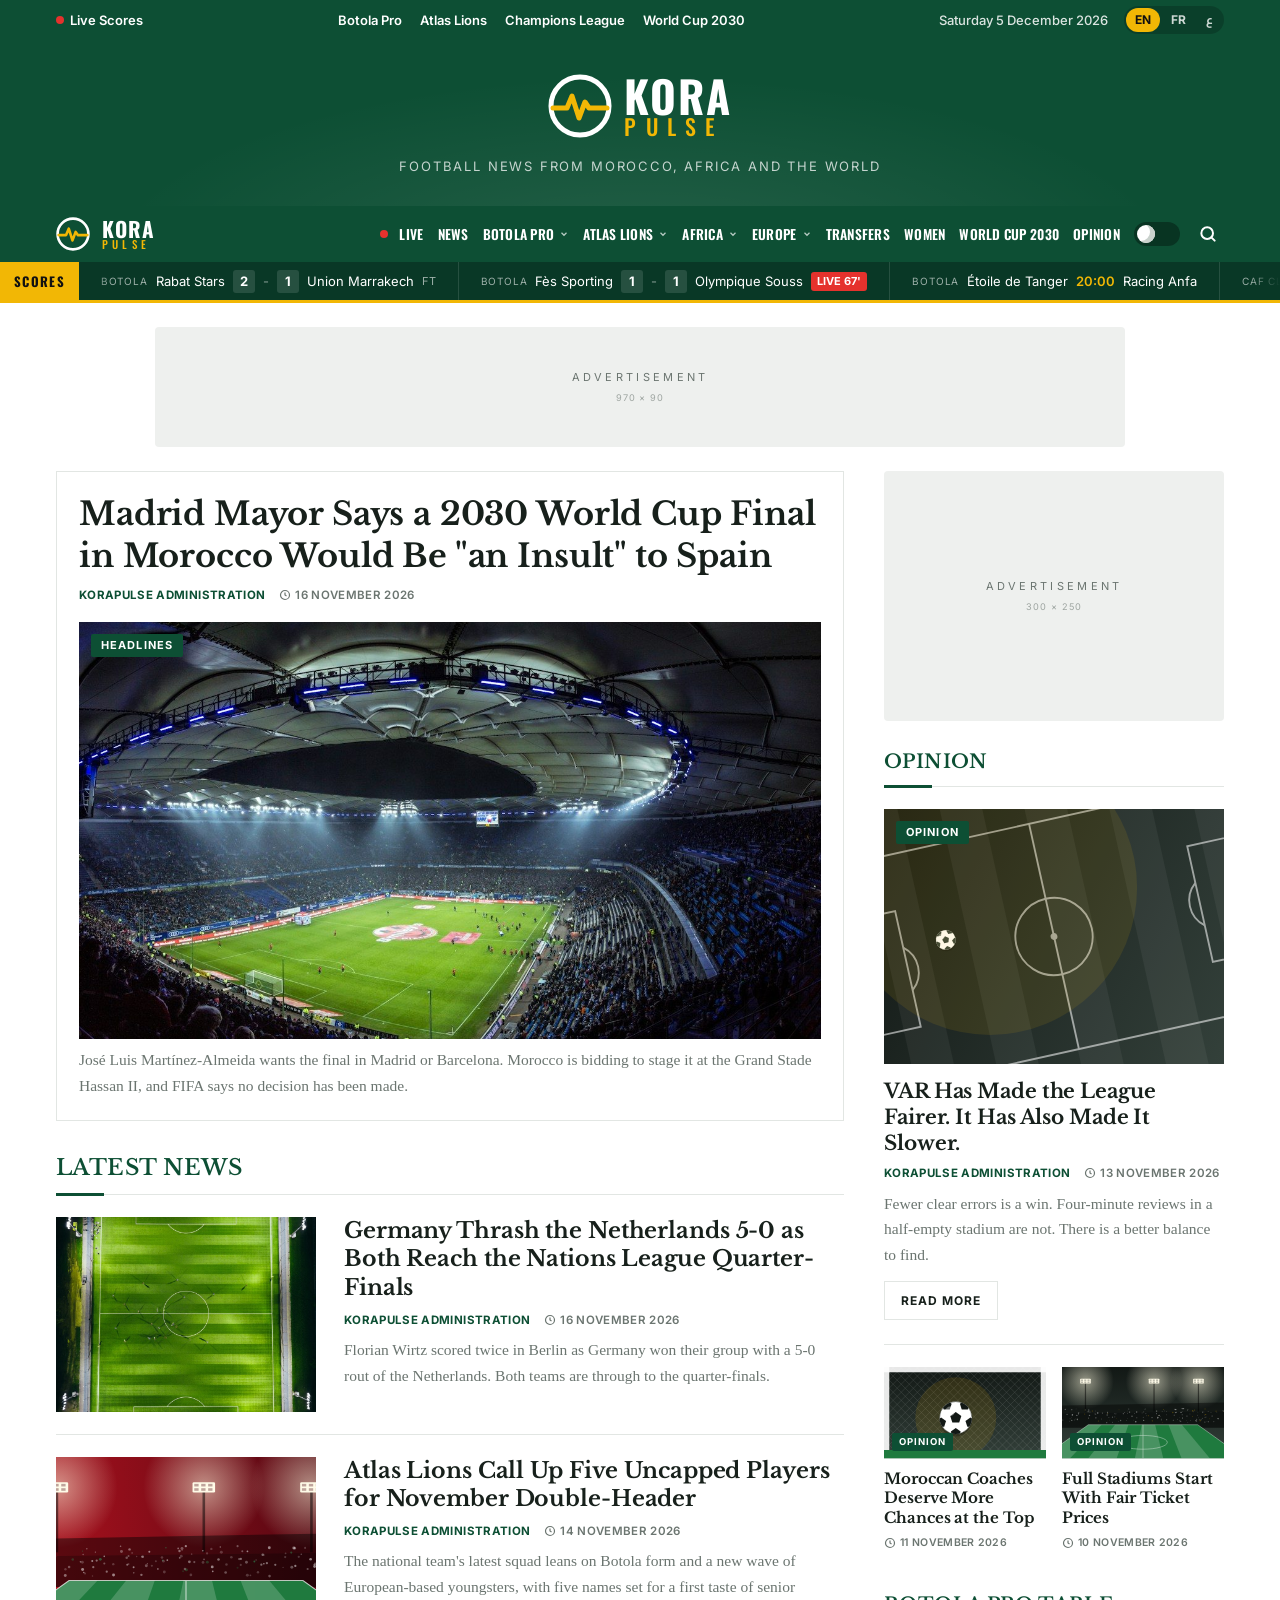
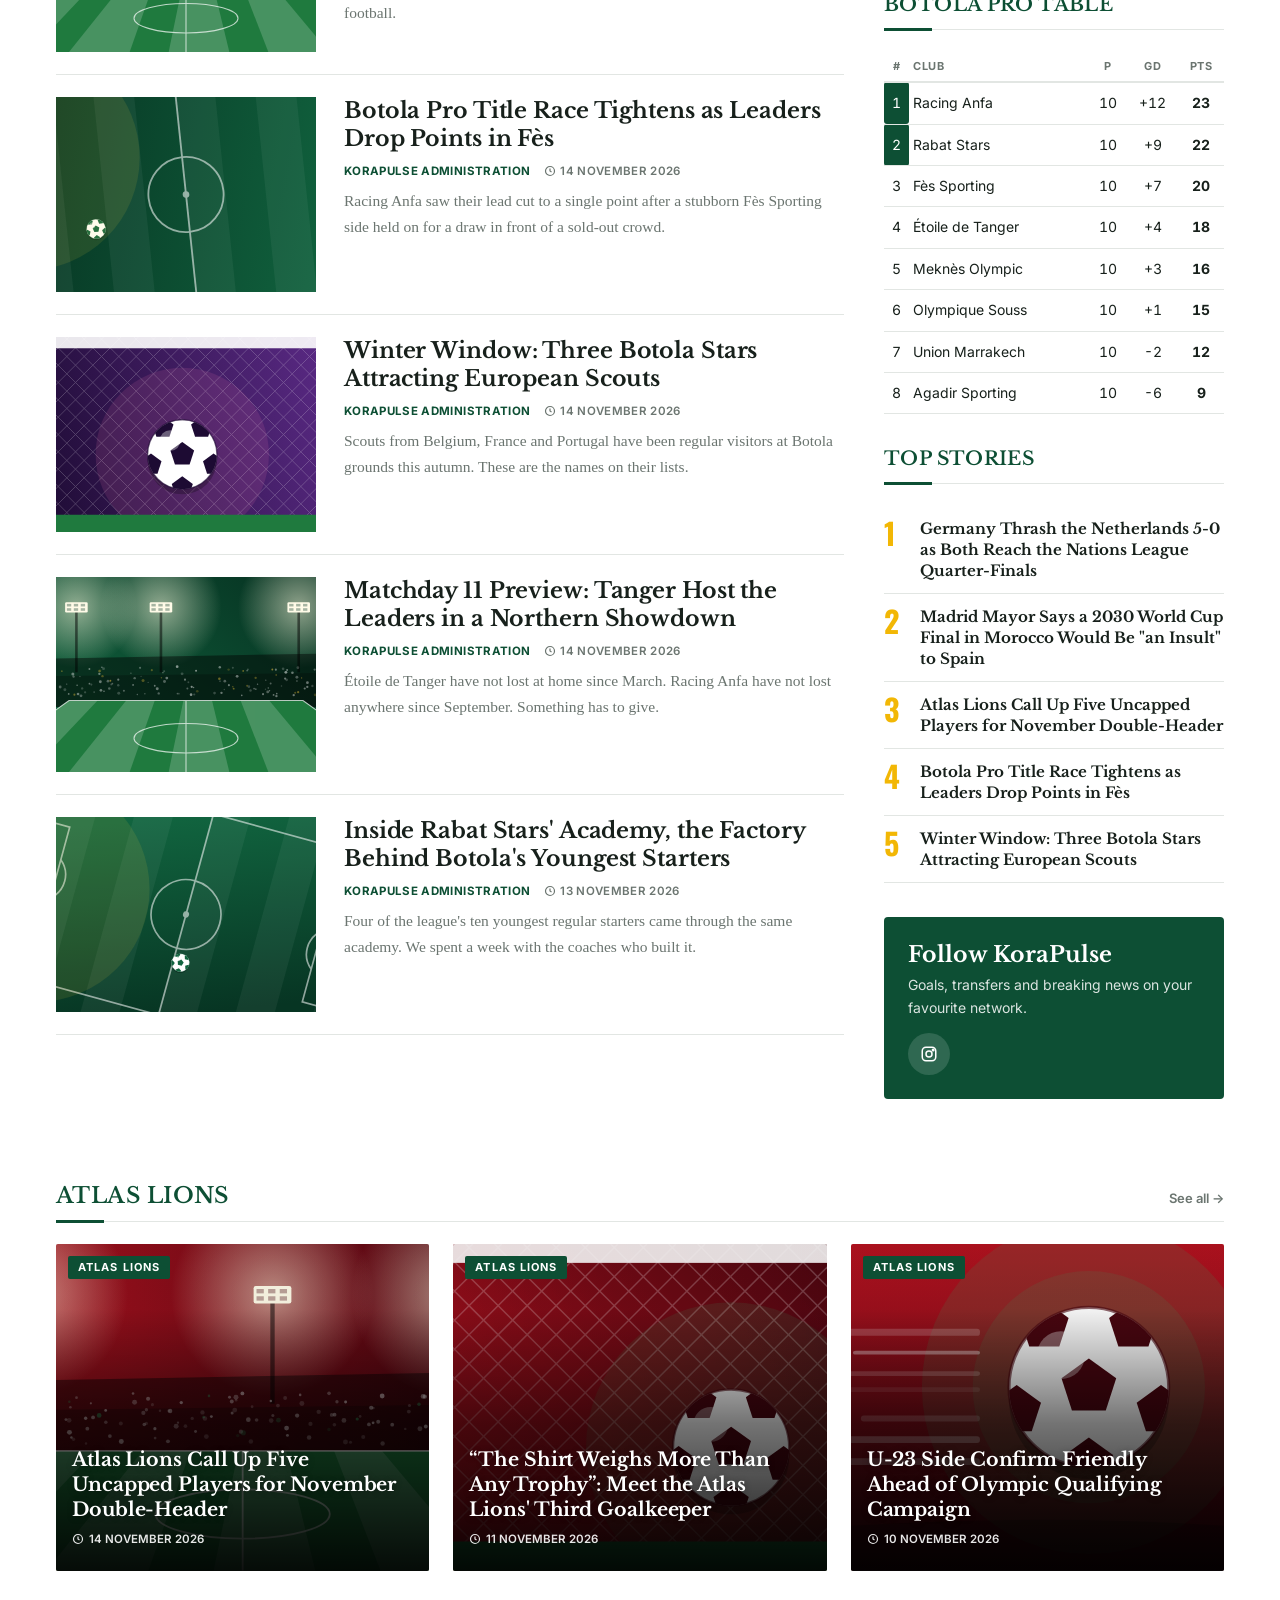
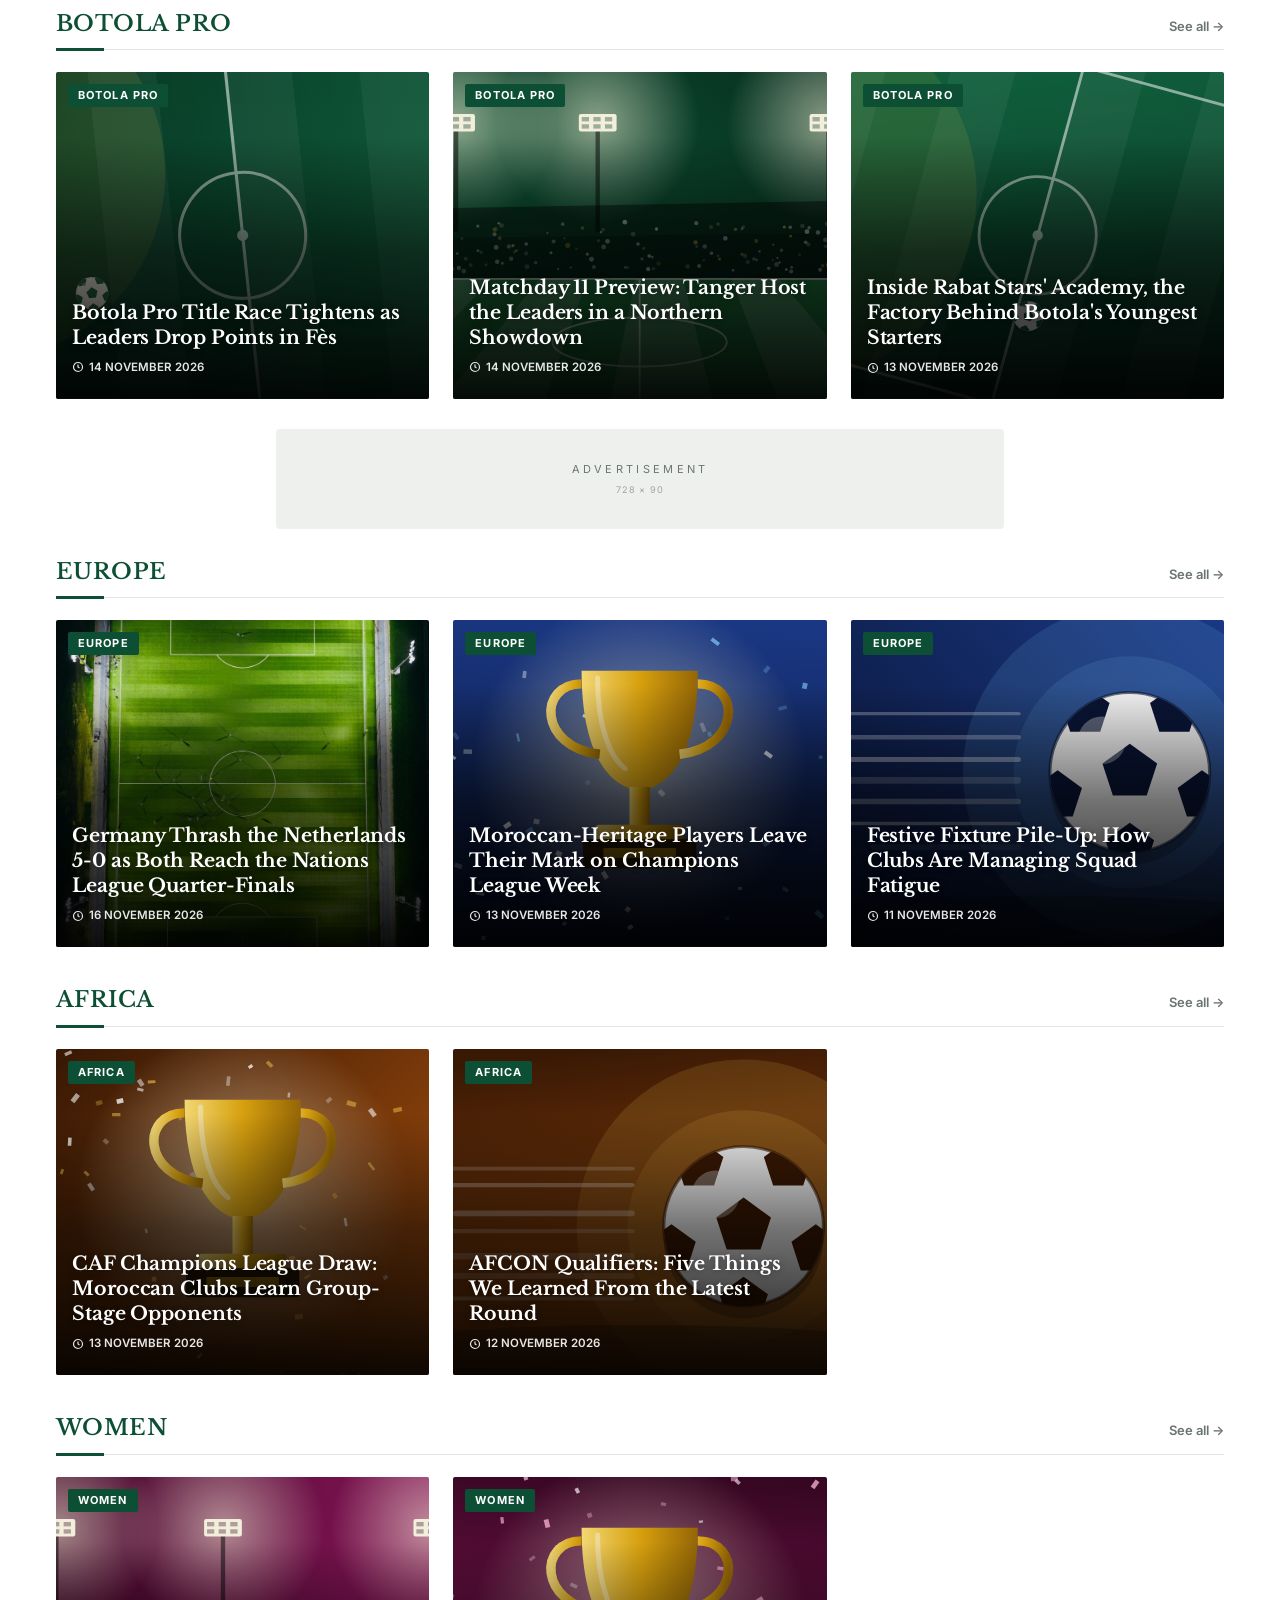
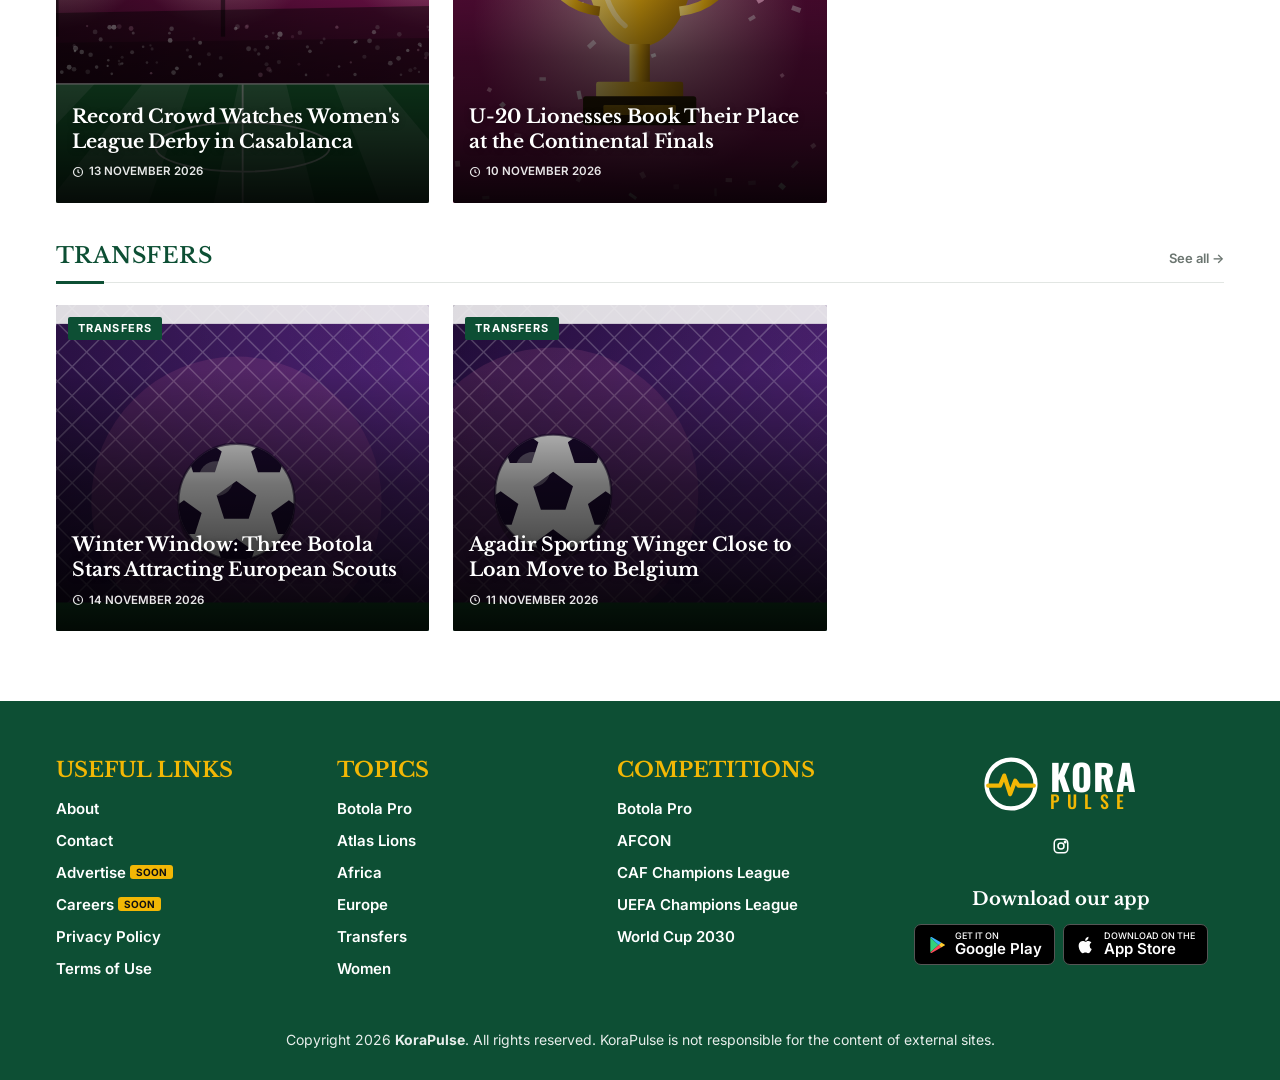
==== commit ea420de2: "Security: headers everywhere, HTTPS only, CSRF protection, stricter inputs - worker/security.js: CSP" ====
--- a/index.html
+++ b/index.html
@@ -11,7 +11,7 @@
 <link rel="preconnect" href="https://fonts.gstatic.com" crossorigin>
 <link href="https://fonts.googleapis.com/css2?family=Inter:wght@400;500;600;700&family=Libre+Baskerville:wght@700&family=Oswald:wght@500;600;700&family=Cairo:wght@400;600;700&family=Noto+Naskh+Arabic:wght@400;700&display=swap" rel="stylesheet">
 <link rel="stylesheet" href="css/style.css">
-<script>try{var t=localStorage.getItem("kp-theme");if(t)document.documentElement.dataset.theme=t}catch(e){}</script>
+<script src="js/theme.js"></script>
 </head>
 <body data-page="home">
 <div id="site-header"></div>
--- a/css/style.css
+++ b/css/style.css
@@ -149,7 +149,7 @@
 
 /* featured */
 .featured { border: 1px solid var(--line); padding: 22px; background: var(--surface); }
-.featured h1 { font-size: clamp(24px, 3.2vw, 32px); }
+.featured h1, .featured .featured-title { font-size: clamp(24px, 3.2vw, 32px); }
 .feat-media { display: block; position: relative; margin-top: 18px; }
 
 /* row cards */
@@ -300,7 +300,7 @@
 @media (max-width: 1100px) {
   .menu > li > a { padding: 0 8px; font-size: 14px; }
 }
-@media (max-width: 960px) {
+@media (max-width: 1100px) {
   .layout { grid-template-columns: 1fr; }
   .col-side { position: static; }
   .tb-links { display: none; }
@@ -399,7 +399,7 @@
 .ms-skel .sk { height: 64px; border-radius: 8px; margin-bottom: 10px; background: linear-gradient(90deg, var(--soft), var(--line), var(--soft)); background-size: 200% 100%; animation: sk 1.2s linear infinite; }
 @keyframes sk { to { background-position: -200% 0; } }
 .ms-foot { color: var(--muted); font-size: 13px; margin-top: 20px; }
-@media (max-width: 960px) { .ms-bar { top: 97px; } }
+@media (max-width: 1100px) { .ms-bar { top: 97px; } }
 @media (max-width: 700px) {
   .ms-bar { position: static; }
   .ms-filters, .ms-filters input, .ms-filters select { width: 100%; max-width: none; }
@@ -442,7 +442,7 @@
 [dir="rtl"] .preview-note { border-left: 0; border-right: 4px solid var(--accent); }
 [dir="rtl"] .cf-ok { border-left: 0; border-right: 4px solid var(--brand); }
 [dir="rtl"] .comment-list time { margin-left: 0; margin-right: 10px; }
-@media (max-width: 960px) {
+@media (max-width: 1100px) {
   [dir="rtl"] .logo-sm, [dir="rtl"] .navbar.is-stuck .logo-sm { margin: 0 0 0 auto; }
   [dir="rtl"] .sub { padding: 0 12px 10px 0; }
 }
@@ -450,3 +450,39 @@
   .tb-date { display: none; }
   [dir="rtl"] .to-top { left: 14px; }
 }
+
+/* X share button: outline so it stays visible on dark backgrounds */
+.sh-x { box-shadow: inset 0 0 0 1.5px rgba(255,255,255,.45); }
+
+/* ---------- static pages & contact form ---------- */
+.static-page .article-body h2 { margin-top: 1.6em; }
+.page-body p:first-child::first-letter { float: none !important; font: inherit !important; padding: 0 !important; color: inherit !important; }
+.soon-badge { background: var(--accent); color: #111; font-size: 10px; font-weight: 700; padding: 1px 6px; border-radius: 3px; vertical-align: 2px; text-transform: uppercase; }
+.soon-tag { background: var(--accent); color: #111; }
+.contact-form { display: grid; gap: 14px; margin: 26px 0 10px; padding: 22px; border: 1px solid var(--line); border-radius: 8px; background: var(--surface); }
+.contact-form label { display: grid; gap: 6px; font-weight: 600; font-size: 14px; }
+.contact-form input, .contact-form textarea, .contact-form select { border: 1px solid var(--line); background: var(--bg); color: var(--text); border-radius: 6px; padding: 11px 12px; font: inherit; font-weight: 400; width: 100%; }
+.contact-form textarea { resize: vertical; }
+.cf-grid { display: grid; grid-template-columns: 1fr 1fr; gap: 14px; }
+.contact-form .btn { justify-self: start; padding: 12px 22px; }
+.contact-form .btn:disabled { opacity: .6; }
+.contact-form .hp { position: absolute; left: -9999px; width: 1px; height: 1px; overflow: hidden; }
+.cf-status { margin: 0; padding: 12px 14px; border-radius: 6px; font-weight: 600; }
+.cf-status.ok { background: rgba(0,163,42,.12); color: #0a7a2a; }
+.cf-status.err { background: rgba(229,50,45,.12); color: var(--live); }
+:root[data-theme="dark"] .cf-status.ok { color: #6be38e; }
+@media (max-width: 700px) { .cf-grid { grid-template-columns: 1fr; } .contact-form { padding: 16px; } }
+
+/* keep menu items on one line (French labels are longer) */
+.menu > li > a { white-space: nowrap; }
+[lang="fr"] .menu > li > a { padding: 0 7px; font-size: 14px; }
+@media (max-width: 1280px) and (min-width: 1101px) { .menu > li > a, [lang="fr"] .menu > li > a { padding: 0 6px; font-size: 13.5px; } .navbar-in { gap: 8px; } }
+
+/* content sent by the server for search engines, replaced by the full page when scripts run */
+.ssr { max-width: 820px; margin: 0 auto; padding: 30px 16px 60px; font-family: var(--serif); }
+.ssr h1 { font: 700 34px/1.3 var(--serif); margin: 0 0 14px; }
+.ssr h2 { font: 700 22px/1.3 var(--serif); margin: 24px 0 10px; }
+.ssr p, .ssr li { line-height: 1.7; color: var(--text); }
+.ssr a { color: var(--link); }
+.ssr-crumbs { font: 13px var(--sans); color: var(--muted); }
+.visually-hidden { position: absolute !important; width: 1px; height: 1px; overflow: hidden; clip: rect(0 0 0 0); white-space: nowrap; }
